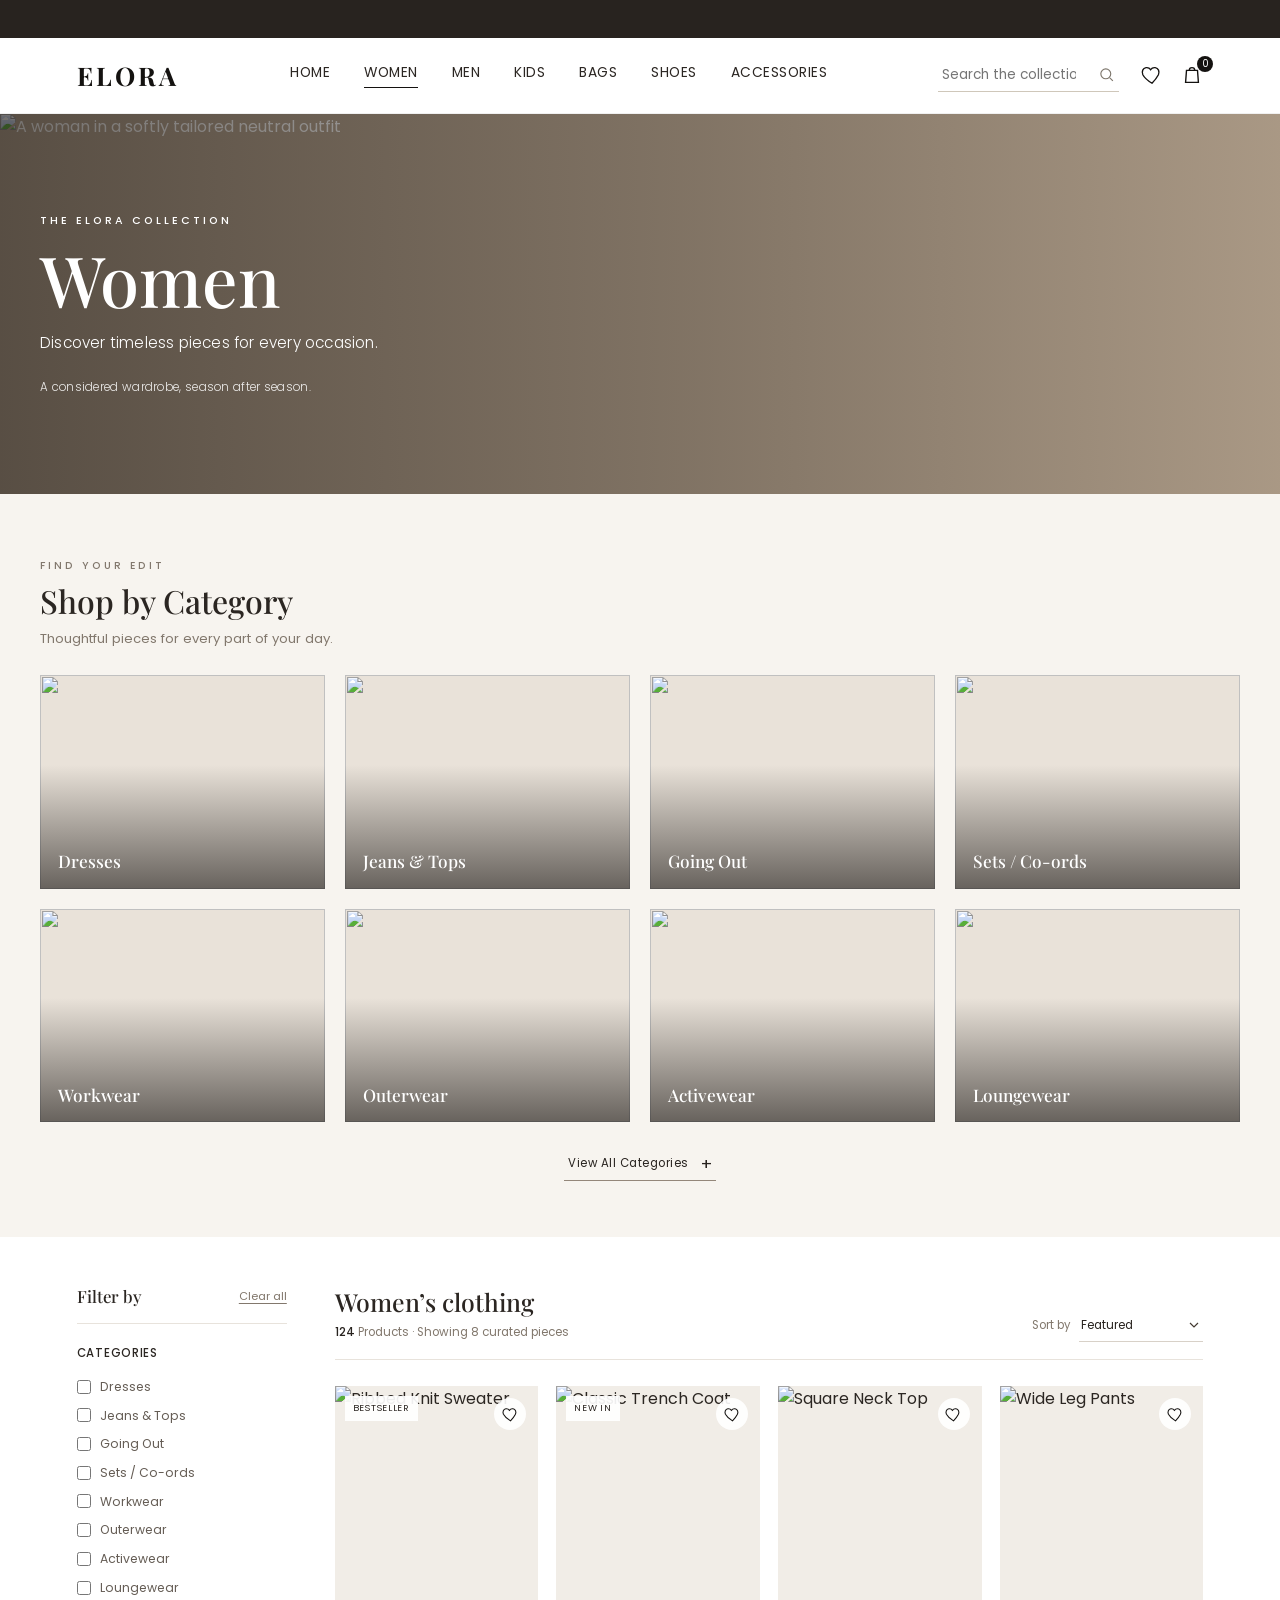
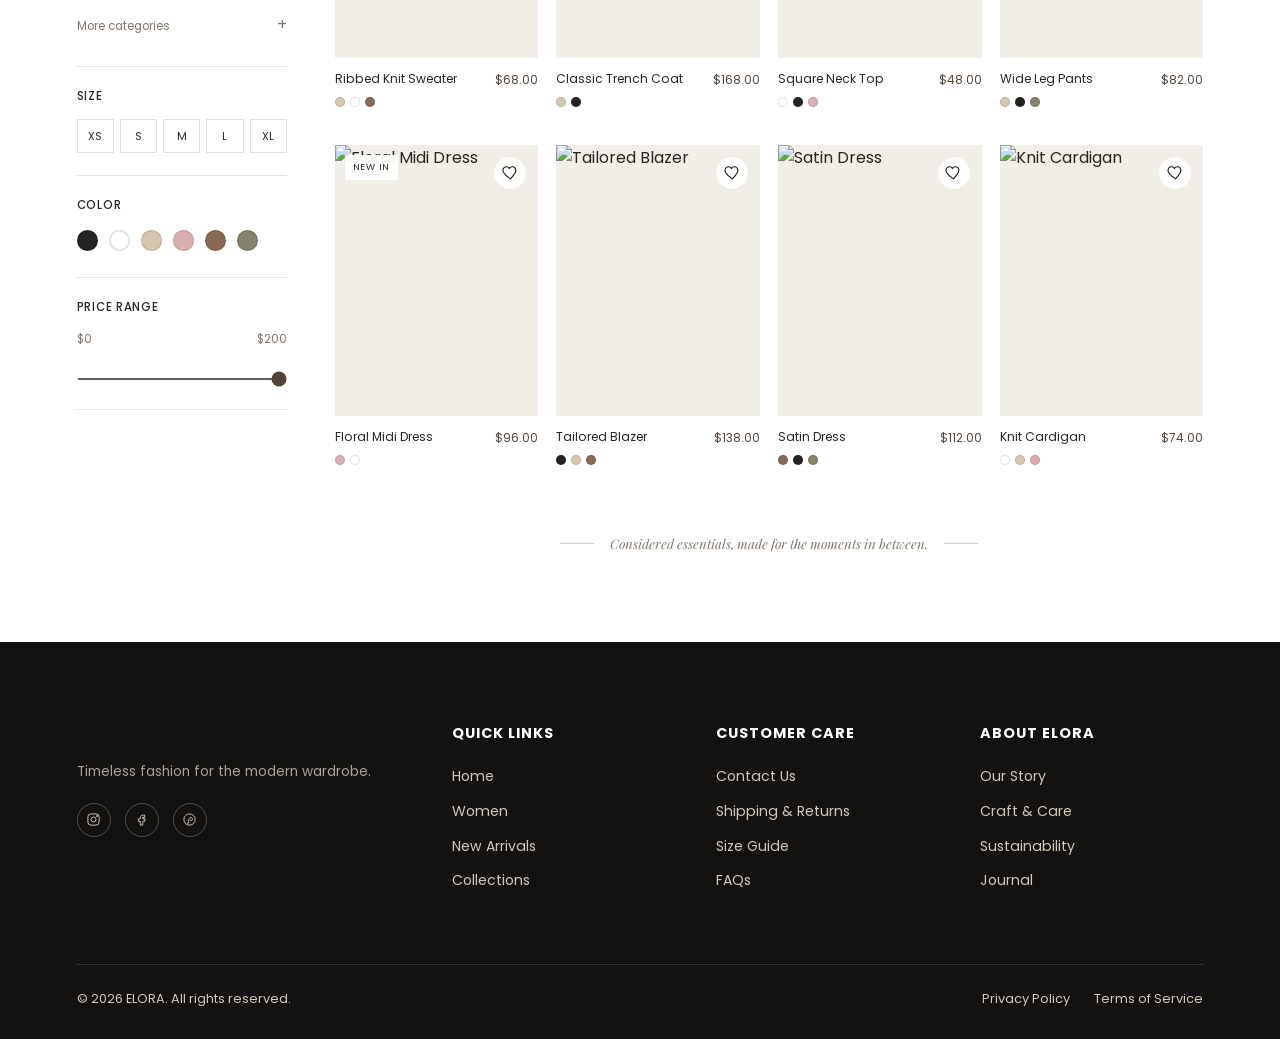
==== women.html @ 0bf624c8 "Prepare ELORA site for GitHub Pages" ====
<!DOCTYPE html>
<html lang="en">
<head>
  <meta charset="UTF-8">
  <meta name="viewport" content="width=device-width, initial-scale=1.0">
  <meta name="description" content="Explore the ELORA women’s collection: considered essentials, soft tailoring, and timeless pieces for every occasion.">
  <title>Women | ELORA</title>
  <link rel="preconnect" href="https://fonts.googleapis.com">
  <link rel="preconnect" href="https://fonts.gstatic.com" crossorigin>
  <link href="https://fonts.googleapis.com/css2?family=Playfair+Display:wght@400;500;600;700&family=Poppins:wght@300;400;500;600&display=swap" rel="stylesheet">
  <link rel="stylesheet" href="style.css">
</head>
<body class="women-page">
  <div class="topbar women-topbar">
    <div class="topbar-track">
      <span>Complimentary shipping on orders over $100</span>
      <span>Thoughtfully made. Made to last.</span>
      <span>Complimentary shipping on orders over $100</span>
      <span>Thoughtfully made. Made to last.</span>
    </div>
  </div>

  <header class="navbar" id="navbar">
    <div class="nav-container">
      <button class="menu-toggle" id="menuToggle" aria-label="Open menu" aria-expanded="false">
        <span></span><span></span><span></span>
      </button>
      <a class="logo" href="index.html" aria-label="ELORA home">ELORA</a>
      <nav class="nav-links" id="navLinks" aria-label="Main navigation">
        <a href="index.html">Home</a>
        <a href="women.html" class="active" aria-current="page">Women</a>
        <a href="men.html" aria-label="Men collection">Men</a>
        <a href="kids.html" aria-label="Kids collection">Kids</a>
        <a href="bags.html" aria-label="Bags collection">Bags</a>
        <a href="shoes.html" aria-label="Shoes collection">Shoes</a>
        <a href="accessories.html" aria-label="Accessories collection">Accessories</a>
      </nav>
      <div class="nav-actions">
        <label class="search-box women-search-box">
          <input id="womenSearch" type="search" placeholder="Search the collection" aria-label="Search the women’s collection">
          <svg viewBox="0 0 24 24" fill="none" stroke="currentColor" stroke-width="1.6" aria-hidden="true"><circle cx="11" cy="11" r="7"/><line x1="21" y1="21" x2="16.65" y2="16.65"/></svg>
        </label>
        <button class="icon-btn" aria-label="Wishlist">
          <svg viewBox="0 0 24 24" fill="none" stroke="currentColor" stroke-width="1.5" aria-hidden="true"><path d="M12 21s-7.5-4.6-10-9.3C.5 8 2 4.5 5.5 4c2-.3 3.9.6 5 2.2C11.6 4.6 13.5 3.7 15.5 4 19 4.5 20.5 8 19 11.7 16.5 16.4 12 21 12 21z"/></svg>
        </button>
        <button class="icon-btn bag-btn" aria-label="Shopping bag, 0 items">
          <svg viewBox="0 0 24 24" fill="none" stroke="currentColor" stroke-width="1.5" aria-hidden="true"><path d="M6 7h12l1 13H5L6 7z"/><path d="M9 7a3 3 0 0 1 6 0"/></svg>
          <span class="bag-count">0</span>
        </button>
      </div>
    </div>
  </header>

  <main>
    <section class="collection-hero" aria-labelledby="collectionTitle">
      <img src="https://images.unsplash.com/photo-1483985988355-763728e1935b?q=85&w=2200&auto=format&fit=crop" alt="A woman in a softly tailored neutral outfit" fetchpriority="high">
      <div class="collection-hero-shade"></div>
      <div class="collection-hero-copy">
        <p class="eyebrow">THE ELORA COLLECTION</p>
        <h1 id="collectionTitle">Women</h1>
        <p class="collection-hero-description">Discover timeless pieces for every occasion.</p>
        <p class="collection-hero-note">A considered wardrobe, season after season.</p>
      </div>
    </section>

    <section class="women-category-browser" aria-labelledby="categoryHeading">
      <div class="category-browser-inner">
        <div class="category-browser-heading">
          <p class="eyebrow">FIND YOUR EDIT</p>
          <h2 id="categoryHeading">Shop by Category</h2>
          <p>Thoughtful pieces for every part of your day.</p>
        </div>
        <div class="women-category-grid">
          <a class="women-category-card" href="#womenProductGrid" data-category="dresses"><img src="https://images.unsplash.com/photo-1495385794356-15371f348c31?q=85&w=800&auto=format&fit=crop" alt="" loading="lazy"><span>Dresses</span></a>
          <a class="women-category-card" href="#womenProductGrid" data-category="jeans-tops"><img src="https://images.unsplash.com/photo-1529139574466-a303027c1d8b?q=85&w=800&auto=format&fit=crop" alt="" loading="lazy"><span>Jeans &amp; Tops</span></a>
          <a class="women-category-card" href="#womenProductGrid" data-category="going-out"><img src="https://images.unsplash.com/photo-1483985988355-763728e1935b?q=85&w=800&auto=format&fit=crop" alt="" loading="lazy"><span>Going Out</span></a>
          <a class="women-category-card" href="#womenProductGrid" data-category="sets-co-ords"><img src="https://images.unsplash.com/photo-1509631179647-0177331693ae?q=85&w=800&auto=format&fit=crop" alt="" loading="lazy"><span>Sets / Co-ords</span></a>
          <a class="women-category-card" href="#womenProductGrid" data-category="workwear"><img src="https://images.unsplash.com/photo-1591047139829-d91aecb6caea?q=85&w=800&auto=format&fit=crop" alt="" loading="lazy"><span>Workwear</span></a>
          <a class="women-category-card" href="#womenProductGrid" data-category="outerwear"><img src="https://images.unsplash.com/photo-1539533018447-63fcce2678e3?q=85&w=800&auto=format&fit=crop" alt="" loading="lazy"><span>Outerwear</span></a>
          <a class="women-category-card" href="#womenProductGrid" data-category="activewear"><img src="https://images.unsplash.com/photo-1518611012118-696072aa579a?q=85&w=800&auto=format&fit=crop" alt="" loading="lazy"><span>Activewear</span></a>
          <a class="women-category-card" href="#womenProductGrid" data-category="loungewear"><img src="https://images.unsplash.com/photo-1552902019-ebcd97aa9aa0?q=85&w=800&auto=format&fit=crop" alt="" loading="lazy"><span>Loungewear</span></a>
        </div>
        <div class="additional-categories" id="additionalCategories" hidden>
          <a class="women-category-card" href="#womenProductGrid" data-category="accessories"><img src="https://images.unsplash.com/photo-1584917865442-de89df76afd3?q=85&w=800&auto=format&fit=crop" alt="" loading="lazy"><span>Accessories</span></a>
          <a class="women-category-card" href="#womenProductGrid" data-category="sleepwear"><img src="https://images.unsplash.com/photo-1618244972963-dbee1a7edc95?q=85&w=800&auto=format&fit=crop" alt="" loading="lazy"><span>Sleepwear</span></a>
          <a class="women-category-card" href="#womenProductGrid" data-category="skirts-shorts"><img src="https://images.unsplash.com/photo-1485968579580-b6d095142e6e?q=85&w=800&auto=format&fit=crop" alt="" loading="lazy"><span>Skirts &amp; Shorts</span></a>
          <a class="women-category-card" href="#womenProductGrid" data-category="swimwear"><img src="https://images.unsplash.com/photo-1570976447640-ac859083963f?q=85&w=800&auto=format&fit=crop" alt="" loading="lazy"><span>Swimwear</span></a>
          <a class="women-category-card" href="#womenProductGrid" data-category="basics"><img src="https://images.unsplash.com/photo-1583744946564-b52ac1c389c8?q=85&w=800&auto=format&fit=crop" alt="" loading="lazy"><span>Basics</span></a>
          <a class="women-category-card" href="#womenProductGrid" data-category="maternity"><img src="https://images.unsplash.com/photo-1542038784456-1ea8e935640e?q=85&w=800&auto=format&fit=crop" alt="" loading="lazy"><span>Maternity</span></a>
          <a class="women-category-card" href="#womenProductGrid" data-category="lingerie"><img src="https://images.unsplash.com/photo-1566174053879-31528523f8ae?q=85&w=800&auto=format&fit=crop" alt="" loading="lazy"><span>Lingerie</span></a>
          <a class="women-category-card" href="#womenProductGrid" data-category="underwear"><img src="https://images.unsplash.com/photo-1583846783214-7229a91b20ed?q=85&w=800&auto=format&fit=crop" alt="" loading="lazy"><span>Underwear</span></a>
        </div>
        <button class="view-categories-button" id="viewCategories" type="button" aria-expanded="false" aria-controls="additionalCategories">View All Categories <span aria-hidden="true">+</span></button>
      </div>
    </section>

    <section class="collection-layout" aria-label="Women’s clothing">
      <aside class="collection-sidebar" id="collectionSidebar" aria-label="Product filters">
        <div class="sidebar-heading">
          <h2>Filter by</h2>
          <button type="button" id="clearFilters" class="text-button">Clear all</button>
        </div>

        <fieldset class="filter-group">
          <legend>Categories</legend>
          <label><input type="checkbox" name="category" value="dresses"><span>Dresses</span></label>
          <label><input type="checkbox" name="category" value="jeans-tops"><span>Jeans &amp; Tops</span></label>
          <label><input type="checkbox" name="category" value="going-out"><span>Going Out</span></label>
          <label><input type="checkbox" name="category" value="sets-co-ords"><span>Sets / Co-ords</span></label>
          <label><input type="checkbox" name="category" value="workwear"><span>Workwear</span></label>
          <label><input type="checkbox" name="category" value="outerwear"><span>Outerwear</span></label>
          <label><input type="checkbox" name="category" value="activewear"><span>Activewear</span></label>
          <label><input type="checkbox" name="category" value="loungewear"><span>Loungewear</span></label>
          <details class="extra-filter-categories">
            <summary>More categories</summary>
            <label><input type="checkbox" name="category" value="accessories"><span>Accessories</span></label>
            <label><input type="checkbox" name="category" value="sleepwear"><span>Sleepwear</span></label>
            <label><input type="checkbox" name="category" value="skirts-shorts"><span>Skirts &amp; Shorts</span></label>
            <label><input type="checkbox" name="category" value="swimwear"><span>Swimwear</span></label>
            <label><input type="checkbox" name="category" value="basics"><span>Basics</span></label>
            <label><input type="checkbox" name="category" value="maternity"><span>Maternity</span></label>
            <label><input type="checkbox" name="category" value="lingerie"><span>Lingerie</span></label>
            <label><input type="checkbox" name="category" value="underwear"><span>Underwear</span></label>
          </details>
        </fieldset>

        <fieldset class="filter-group size-filter">
          <legend>Size</legend>
          <div class="size-options">
            <label><input type="checkbox" name="size" value="XS"><span>XS</span></label>
            <label><input type="checkbox" name="size" value="S"><span>S</span></label>
            <label><input type="checkbox" name="size" value="M"><span>M</span></label>
            <label><input type="checkbox" name="size" value="L"><span>L</span></label>
            <label><input type="checkbox" name="size" value="XL"><span>XL</span></label>
          </div>
        </fieldset>

        <fieldset class="filter-group">
          <legend>Color</legend>
          <div class="swatch-options">
            <button type="button" class="filter-swatch" data-color="black" aria-label="Black" aria-pressed="false" style="--swatch:#252321"></button>
            <button type="button" class="filter-swatch" data-color="white" aria-label="White" aria-pressed="false" style="--swatch:#fff"></button>
            <button type="button" class="filter-swatch" data-color="beige" aria-label="Beige" aria-pressed="false" style="--swatch:#d7c7ae"></button>
            <button type="button" class="filter-swatch" data-color="pink" aria-label="Pink" aria-pressed="false" style="--swatch:#d9aeb0"></button>
            <button type="button" class="filter-swatch" data-color="brown" aria-label="Brown" aria-pressed="false" style="--swatch:#8a6955"></button>
            <button type="button" class="filter-swatch" data-color="olive" aria-label="Olive" aria-pressed="false" style="--swatch:#85836a"></button>
          </div>
        </fieldset>

        <fieldset class="filter-group price-filter">
          <legend>Price range</legend>
          <div class="price-values"><span>$0</span><output id="priceOutput" for="priceRange">$200</output></div>
          <input id="priceRange" type="range" min="0" max="200" value="200" aria-label="Maximum price">
        </fieldset>
      </aside>

      <div class="collection-results">
        <div class="collection-toolbar">
          <div class="result-heading">
            <h2>Women’s clothing</h2>
            <p><strong id="productCount">124</strong> Products <span id="visibleCount">· Showing 8 curated pieces</span></p>
          </div>
          <div class="toolbar-controls">
            <button type="button" class="filter-toggle" id="filtersToggle" aria-expanded="false" aria-controls="collectionSidebar">
              <svg viewBox="0 0 24 24" fill="none" stroke="currentColor" stroke-width="1.6" aria-hidden="true"><path d="M4 7h16M7 12h10m-7 5h4"/><circle cx="8" cy="7" r="1.5" fill="currentColor"/><circle cx="15" cy="12" r="1.5" fill="currentColor"/></svg>
              Filters
            </button>
            <label class="sort-control"><span>Sort by</span>
              <select id="sortProducts" aria-label="Sort products">
                <option value="featured">Featured</option>
                <option value="newest">Newest</option>
                <option value="low-high">Price: Low to High</option>
                <option value="high-low">Price: High to Low</option>
              </select>
            </label>
          </div>
        </div>

        <div class="women-product-grid" id="womenProductGrid" aria-live="polite"></div>
        <p class="empty-state" id="emptyState" hidden>No pieces match those filters. Try adjusting your selection.</p>
        <div class="collection-endnote"><span></span><p>Considered essentials, made for the moments in between.</p><span></span></div>
      </div>
    </section>
  </main>

  <footer class="footer women-footer">
    <div class="footer-grid">
      <div class="footer-col footer-brand">
        <a class="logo" href="index.html">ELORA</a>
        <p>Timeless fashion for the modern wardrobe.</p>
        <div class="social-icons">
          <a href="#" aria-label="Instagram"><svg viewBox="0 0 24 24" fill="none" stroke="currentColor" stroke-width="1.5"><rect x="3" y="3" width="18" height="18" rx="5"/><circle cx="12" cy="12" r="4"/><circle cx="17.5" cy="6.5" r="1"/></svg></a>
          <a href="#" aria-label="Facebook"><svg viewBox="0 0 24 24" fill="none" stroke="currentColor" stroke-width="1.5"><path d="M14 9h3V5h-3c-2.2 0-4 1.8-4 4v2H7v4h3v6h4v-6h3l1-4h-4v-2c0-.6.4-1 1-1z"/></svg></a>
          <a href="#" aria-label="Pinterest"><svg viewBox="0 0 24 24" fill="none" stroke="currentColor" stroke-width="1.5"><circle cx="12" cy="12" r="9"/><path d="M9 20c1-3 1.5-6 2-9m1 0c.3-1.5 2-2.5 3.5-1.8 1.6.7 1.8 3-.2 4.3-1 .6-2.3.4-2.8-.5"/></svg></a>
        </div>
      </div>
      <div class="footer-col"><h4>Quick Links</h4><a href="index.html">Home</a><a href="women.html">Women</a><a href="#">New Arrivals</a><a href="#">Collections</a></div>
      <div class="footer-col"><h4>Customer Care</h4><a href="#">Contact Us</a><a href="#">Shipping &amp; Returns</a><a href="#">Size Guide</a><a href="#">FAQs</a></div>
      <div class="footer-col"><h4>About ELORA</h4><a href="#">Our Story</a><a href="#">Craft &amp; Care</a><a href="#">Sustainability</a><a href="#">Journal</a></div>
    </div>
    <div class="footer-bottom">
      <p>&copy; 2026 ELORA. All rights reserved.</p>
      <div class="footer-legal"><a href="#">Privacy Policy</a><a href="#">Terms of Service</a></div>
    </div>
  </footer>

  <div class="mobile-overlay" id="mobileOverlay"></div>
  <script src="script.js"></script>
</body>
</html>
---- style.css ----
/* ===================== Base ===================== */
:root{
  --black:#141210;
  --dark:#211d1a;
  --beige:#f3ede4;
  --beige-dark:#e6dccb;
  --brown:#7a5c45;
  --brown-dark:#4f3b2c;
  --white:#ffffff;
  --text:#2b2622;
  --muted:#7d766c;
  --serif:'Playfair Display', serif;
  --sans:'Poppins', sans-serif;
  --radius:2px;
  --transition: .35s cubic-bezier(.4,0,.2,1);
}

*{margin:0;padding:0;box-sizing:border-box;}

html{scroll-behavior:smooth;}

body{
  font-family:var(--sans);
  color:var(--text);
  background:var(--white);
  line-height:1.6;
  overflow-x:hidden;
}

a{text-decoration:none;color:inherit;}
ul{list-style:none;}
img{display:block;max-width:100%;}
button{font-family:inherit;cursor:pointer;border:none;background:none;}
input{font-family:inherit;}

.section{
  padding:90px 6%;
}

.section-title{
  font-family:var(--serif);
  font-size:2.1rem;
  font-weight:600;
  text-align:center;
  margin-bottom:50px;
  letter-spacing:.5px;
}

.btn{
  display:inline-block;
  padding:14px 36px;
  font-size:.82rem;
  letter-spacing:1.5px;
  text-transform:uppercase;
  border-radius:var(--radius);
  transition:var(--transition);
  border:1px solid transparent;
}

.btn-light{
  background:var(--white);
  color:var(--black);
}
.btn-light:hover{
  background:var(--black);
  color:var(--white);
}

.btn-dark{
  background:var(--black);
  color:var(--white);
}
.btn-dark:hover{
  background:var(--brown-dark);
}

/* ===================== Top Bar ===================== */
.topbar{
  background:var(--black);
  color:var(--white);
  overflow:hidden;
  white-space:nowrap;
  font-size:.78rem;
  letter-spacing:.5px;
  padding:9px 0;
}
.topbar-track{
  display:inline-flex;
  gap:60px;
  animation: scrollTop 18s linear infinite;
  padding-left:100%;
}
@keyframes scrollTop{
  0%{transform:translateX(0);}
  100%{transform:translateX(-100%);}
}

/* ===================== Navbar ===================== */
.navbar{
  position:sticky;
  top:0;
  z-index:1000;
  background:rgba(255,255,255,.97);
  backdrop-filter:blur(6px);
  border-bottom:1px solid rgba(0,0,0,.06);
  transition:box-shadow var(--transition);
}
.navbar.scrolled{
  box-shadow:0 6px 20px rgba(0,0,0,.06);
}

.nav-container{
  display:flex;
  align-items:center;
  justify-content:space-between;
  padding:18px 6%;
  gap:24px;
}

.logo{
  font-family:var(--serif);
  font-size:1.6rem;
  font-weight:700;
  letter-spacing:3px;
}

.nav-links{
  display:flex;
  gap:34px;
  font-size:.86rem;
  letter-spacing:.5px;
  text-transform:uppercase;
}
.nav-links a{
  position:relative;
  padding-bottom:4px;
}
.nav-links a::after{
  content:'';
  position:absolute;
  left:0;bottom:0;
  width:0;
  height:1px;
  background:var(--black);
  transition:width var(--transition);
}
.nav-links a:hover::after{width:100%;}
.nav-links a.active::after{width:100%;}
.nav-links a.sale{color:#a33b2e;}

.nav-actions{
  display:flex;
  align-items:center;
  gap:18px;
}

.search-box{
  display:flex;
  align-items:center;
  gap:8px;
  border-bottom:1px solid #cfc7ba;
  padding:6px 4px;
  transition:border-color var(--transition);
}
.search-box:focus-within{border-color:var(--black);}
.search-box input{
  border:none;
  outline:none;
  background:transparent;
  font-size:.85rem;
  width:150px;
}
.search-box svg{width:17px;height:17px;color:var(--muted);flex-shrink:0;}

.icon-btn{
  position:relative;
  width:22px;
  height:22px;
  color:var(--black);
  transition:transform var(--transition), color var(--transition);
}
.icon-btn svg{width:100%;height:100%;}
.icon-btn:hover{transform:translateY(-2px);color:var(--brown);}

.bag-count{
  position:absolute;
  top:-8px;
  right:-10px;
  background:var(--black);
  color:var(--white);
  font-size:.62rem;
  width:16px;
  height:16px;
  border-radius:50%;
  display:flex;
  align-items:center;
  justify-content:center;
}

.menu-toggle{
  display:none;
  flex-direction:column;
  gap:5px;
  width:26px;
}
.menu-toggle span{
  height:2px;
  width:100%;
  background:var(--black);
  transition:var(--transition);
}

/* ===================== Hero ===================== */
.hero{
  position:relative;
  height:92vh;
  min-height:560px;
  overflow:hidden;
  display:flex;
  align-items:center;
  justify-content:center;
  color:var(--white);
}

.hero-slides{
  position:absolute;
  inset:0;
}
.hero-slide{
  position:absolute;
  inset:0;
  background-size:cover;
  background-position:center;
  opacity:0;
  transition:opacity 1.2s ease;
}
.hero-slide.active{opacity:1;}

.hero-overlay{
  position:absolute;
  inset:0;
  background:linear-gradient(180deg, rgba(20,18,16,.45), rgba(20,18,16,.55));
}

.hero-content{
  position:relative;
  z-index:2;
  text-align:center;
  max-width:700px;
  padding:0 20px;
}
.hero-tag{
  display:inline-block;
  letter-spacing:4px;
  font-size:.8rem;
  margin-bottom:18px;
  color:var(--beige);
}
.hero-content h1{
  font-family:var(--serif);
  font-size:4rem;
  font-weight:600;
  line-height:1.15;
  margin-bottom:20px;
}
.hero-content p{
  font-size:1.05rem;
  font-weight:300;
  margin-bottom:36px;
  color:#f1ece3;
}

.hero-arrow{
  position:absolute;
  top:50%;
  transform:translateY(-50%);
  z-index:3;
  color:var(--white);
  font-size:1.1rem;
  width:46px;
  height:46px;
  border:1px solid rgba(255,255,255,.5);
  border-radius:50%;
  display:flex;
  align-items:center;
  justify-content:center;
  transition:var(--transition);
}
.hero-arrow:hover{background:rgba(255,255,255,.15);}
.hero-prev{left:30px;}
.hero-next{right:30px;}

.hero-dots{
  position:absolute;
  bottom:30px;
  left:50%;
  transform:translateX(-50%);
  z-index:3;
  display:flex;
  gap:10px;
}
.hero-dots span{
  width:9px;
  height:9px;
  border-radius:50%;
  background:rgba(255,255,255,.45);
  cursor:pointer;
  transition:var(--transition);
}
.hero-dots span.active{background:var(--white);width:24px;border-radius:5px;}

/* ===================== Features ===================== */
.features{
  display:grid;
  grid-template-columns:repeat(4,1fr);
  gap:20px;
  padding:55px 6%;
  background:var(--beige);
}
.feature{
  display:flex;
  align-items:center;
  gap:14px;
}
.feature svg{
  width:34px;
  height:34px;
  color:var(--brown-dark);
  flex-shrink:0;
}
.feature h4{
  font-size:.95rem;
  margin-bottom:2px;
}
.feature p{
  font-size:.8rem;
  color:var(--muted);
}

/* ===================== Categories Grid ===================== */
.category-grid{
  display:grid;
  grid-template-columns:repeat(3,1fr);
  grid-auto-rows:280px;
  gap:14px;
}
.category-card{
  position:relative;
  overflow:hidden;
  border-radius:var(--radius);
}
.category-card img{
  width:100%;
  height:100%;
  object-fit:cover;
  transition:transform .6s ease;
}
.category-card:first-child img{
  object-fit:cover;
  object-position:center 40%;
}
.category-card:hover img{transform:scale(1.07);}
.category-card::before{
  content:'';
  position:absolute;
  inset:0;
  background:linear-gradient(180deg, rgba(0,0,0,0) 40%, rgba(0,0,0,.45));
}
.category-name{
  position:absolute;
  bottom:22px;
  left:24px;
  z-index:2;
  color:var(--white);
  font-family:var(--serif);
  font-size:1.4rem;
  letter-spacing:1px;
}

/* ===================== Banner ===================== */
.banner{
  position:relative;
  height:60vh;
  min-height:380px;
  overflow:hidden;
}
.banner img{
  width:100%;
  height:100%;
  object-fit:cover;
}
.banner-text{
  position:absolute;
  inset:0;
  background:rgba(20,18,16,.35);
  display:flex;
  flex-direction:column;
  align-items:center;
  justify-content:center;
  text-align:center;
  color:var(--white);
  padding:20px;
}
.banner-text h2{
  font-family:var(--serif);
  font-size:2.6rem;
  margin-bottom:14px;
}
.banner-text p{
  margin-bottom:26px;
  font-weight:300;
}

/* ===================== Product Row / Cards ===================== */
.product-row{
  display:grid;
  grid-template-columns:repeat(5,1fr);
  gap:24px;
}
.product-card{
  display:flex;
  flex-direction:column;
}
.product-image{
  position:relative;
  overflow:hidden;
  border-radius:var(--radius);
  aspect-ratio:3/4;
  background:var(--beige);
}
.product-image img{
  width:100%;
  height:100%;
  object-fit:cover;
  transition:transform .6s ease;
}
.product-card:hover .product-image img{transform:scale(1.06);}

.wishlist-heart{
  position:absolute;
  top:14px;
  right:14px;
  width:34px;
  height:34px;
  border-radius:50%;
  background:rgba(255,255,255,.9);
  display:flex;
  align-items:center;
  justify-content:center;
  transition:var(--transition);
  z-index:2;
}
.wishlist-heart svg{
  width:17px;
  height:17px;
  stroke:var(--black);
  fill:none;
  transition:var(--transition);
}
.wishlist-heart:hover{transform:scale(1.1);}
.wishlist-heart.active svg{fill:#a33b2e;stroke:#a33b2e;}

.product-info{
  padding-top:14px;
}
.product-name{
  font-size:.92rem;
  margin-bottom:4px;
}
.product-price{
  font-size:.9rem;
  color:var(--brown-dark);
  font-weight:500;
  margin-bottom:10px;
}
.color-options{
  display:flex;
  gap:7px;
}
.color-dot{
  width:16px;
  height:16px;
  border-radius:50%;
  border:1px solid rgba(0,0,0,.15);
  cursor:pointer;
  transition:var(--transition);
}
.color-dot.selected{
  outline:2px solid var(--black);
  outline-offset:2px;
}

/* ===================== Split Banners ===================== */
.split-banners{
  display:grid;
  grid-template-columns:1fr 1fr;
  gap:18px;
  padding:0 6% 90px;
}
.split-banner{
  position:relative;
  height:340px;
  background-size:cover;
  background-position:center;
  border-radius:var(--radius);
  overflow:hidden;
  display:flex;
  align-items:flex-end;
}
.split-banner::before{
  content:'';
  position:absolute;
  inset:0;
  background:linear-gradient(180deg, rgba(0,0,0,0) 30%, rgba(0,0,0,.55));
}
.split-banner-text{
  position:relative;
  z-index:2;
  padding:30px;
  color:var(--white);
}
.split-banner-text h3{
  font-family:var(--serif);
  font-size:1.8rem;
  margin-bottom:16px;
}

/* ===================== Trending ===================== */
.trending-grid{
  display:grid;
  grid-template-columns:repeat(4,1fr);
  gap:18px;
}
.trend-card{
  position:relative;
  overflow:hidden;
  border-radius:var(--radius);
  aspect-ratio:3/4;
}
.trend-card img{
  width:100%;
  height:100%;
  object-fit:cover;
  transition:transform .6s ease;
}
.trend-card:hover img{transform:scale(1.08);}
.trend-card::before{
  content:'';
  position:absolute;
  inset:0;
  background:linear-gradient(180deg, rgba(0,0,0,0) 45%, rgba(0,0,0,.5));
}
.trend-card span{
  position:absolute;
  bottom:20px;
  left:20px;
  z-index:2;
  color:var(--white);
  font-family:var(--serif);
  font-size:1.2rem;
}

/* ===================== Newsletter ===================== */
.newsletter{
  background:var(--dark);
  color:var(--white);
  text-align:center;
  padding:90px 6%;
}
.newsletter h2{
  font-family:var(--serif);
  font-size:2.2rem;
  margin-bottom:14px;
}
.newsletter p{
  color:#c9c2b6;
  margin-bottom:34px;
  font-weight:300;
}
.newsletter-form{
  display:flex;
  justify-content:center;
  max-width:460px;
  margin:0 auto;
  border-bottom:1px solid rgba(255,255,255,.35);
}
.newsletter-form input{
  flex:1;
  background:transparent;
  border:none;
  outline:none;
  color:var(--white);
  padding:12px 6px;
  font-size:.9rem;
}
.newsletter-form input::placeholder{color:#a9a196;}
.newsletter-form button{
  color:var(--white);
  text-transform:uppercase;
  font-size:.8rem;
  letter-spacing:1.5px;
  padding:12px 6px;
  transition:var(--transition);
}
.newsletter-form button:hover{color:var(--beige-dark);}
.newsletter-msg{
  margin-top:16px;
  font-size:.85rem;
  min-height:20px;
  color:var(--beige-dark);
}

/* ===================== Footer ===================== */
.footer{
  background:var(--black);
  color:#cfc7ba;
  padding:80px 6% 30px;
}
.footer-grid{
  display:grid;
  grid-template-columns:1.6fr 1fr 1fr 1fr 1.2fr;
  gap:40px;
  margin-bottom:60px;
}
.footer-col h4{
  color:var(--white);
  font-size:.9rem;
  text-transform:uppercase;
  letter-spacing:1px;
  margin-bottom:20px;
}
.footer-col a{
  display:block;
  margin-bottom:12px;
  font-size:.88rem;
  transition:var(--transition);
}
.footer-col a:hover{color:var(--white);}
.footer-brand .logo{color:var(--white);margin-bottom:16px;}
.footer-brand p{font-size:.85rem;margin-bottom:20px;color:#a9a196;}

.social-icons{
  display:flex;
  gap:14px;
}
.social-icons a{
  width:34px;
  height:34px;
  border:1px solid rgba(255,255,255,.25);
  border-radius:50%;
  display:flex;
  align-items:center;
  justify-content:center;
  transition:var(--transition);
}
.social-icons svg{width:15px;height:15px;}
.social-icons a:hover{background:var(--white);color:var(--black);border-color:var(--white);}

.app-badges{
  display:flex;
  flex-direction:column;
  gap:10px;
  margin-top:16px;
}
.app-badge{
  border:1px solid rgba(255,255,255,.25);
  text-align:center;
  padding:9px;
  border-radius:var(--radius);
  font-size:.8rem;
  transition:var(--transition);
}
.app-badge:hover{background:var(--white);color:var(--black);}

.footer-bottom{
  border-top:1px solid rgba(255,255,255,.12);
  padding-top:24px;
  display:flex;
  justify-content:space-between;
  flex-wrap:wrap;
  gap:12px;
  font-size:.8rem;
}
.footer-legal{
  display:flex;
  gap:24px;
}
.footer-legal a:hover{color:var(--white);}

/* ===================== Women Collection ===================== */
.women-page{--women-ink:#28231f;--women-muted:#82786d;}
.women-topbar{background:#28231f;}
.women-page .nav-container{padding-top:17px;padding-bottom:17px;}
.women-page .logo{color:var(--black);}
.women-search-box{margin-right:4px;}
.women-search-box input{width:148px;}
.women-category-browser{background:#f7f4ef;}
.category-browser-inner{max-width:1400px;margin:0 auto;padding:64px 40px 56px;}
.category-browser-heading{display:flex;flex-direction:column;align-items:flex-start;margin-bottom:26px;}
.category-browser-heading .eyebrow{margin-bottom:7px;color:var(--women-muted);font-size:.65rem;}
.category-browser-heading h2{font:500 2rem/1.2 var(--serif);margin-bottom:8px;}
.category-browser-heading>p{font-size:.82rem;color:var(--women-muted);}
.women-category-grid,.additional-categories{display:grid;grid-template-columns:repeat(4,minmax(0,1fr));gap:20px;}
.additional-categories[hidden]{display:none;}
.women-category-card{position:relative;display:block;overflow:hidden;aspect-ratio:4/3;background:#e9e2d9;color:#fff;}
.women-category-card::after{content:"";position:absolute;inset:42% 0 0;background:linear-gradient(transparent,rgba(24,20,17,.62));}
.women-category-card img{width:100%;height:100%;object-fit:cover;transition:transform .65s cubic-bezier(.2,.7,.2,1);}
.women-category-card:hover img{transform:scale(1.055);}
.women-category-card span{position:absolute;z-index:1;left:18px;right:14px;bottom:16px;font:500 1.08rem/1.3 var(--serif);}
.additional-categories{margin-top:14px;animation:productReveal .3s ease both;}
.view-categories-button{display:flex;align-items:center;gap:12px;margin:25px auto 0;padding:8px 4px;border-bottom:1px solid #94877a;font-size:.72rem;letter-spacing:.5px;color:var(--women-ink);}
.view-categories-button span{font-size:1.05rem;line-height:1;transition:transform .25s ease;}
.view-categories-button[aria-expanded="true"] span{transform:rotate(45deg);}
.extra-filter-categories{clear:both;padding-top:3px;}
.extra-filter-categories summary{font-size:.73rem;color:var(--women-muted);cursor:pointer;list-style:none;padding:8px 0;}
.extra-filter-categories summary::after{content:"+";float:right;font-size:1rem;line-height:1;}
.extra-filter-categories[open] summary::after{content:"−";}
.extra-filter-categories>label{display:flex;align-items:center;gap:9px;margin:9px 0;font-size:.77rem;color:#655d55;cursor:pointer;}
.extra-filter-categories input{width:14px;height:14px;accent-color:#40362d;cursor:pointer;}
.collection-hero{width:100%;height:380px;position:relative;overflow:hidden;background:#b5a38e;color:#fff;}
.collection-hero>img{position:absolute;inset:0;display:block;width:100%;height:100%;object-fit:cover;object-position:center 43%;}
.collection-hero-shade{position:absolute;inset:0;background:linear-gradient(90deg,rgba(31,26,22,.62),rgba(31,26,22,.34) 55%,rgba(31,26,22,.08));}
.collection-hero-copy{position:absolute;left:max(40px,calc((100% - 1320px)/2));right:40px;top:50%;max-width:620px;transform:translateY(-50%);z-index:1;}
.eyebrow{font-size:.68rem;letter-spacing:3px;font-weight:500;margin-bottom:14px;}
.collection-hero h1{font:500 4.4rem/1.05 var(--serif);margin-bottom:14px;}
.collection-hero-description{font-size:.95rem;font-weight:300;letter-spacing:.2px;}
.collection-hero-note{margin-top:22px;font-size:.73rem;font-weight:300;letter-spacing:.3px;color:rgba(255,255,255,.9);}
.collection-layout{display:grid;grid-template-columns:210px minmax(0,1fr);gap:48px;max-width:1600px;margin:0 auto;padding:48px 6% 90px;}
.collection-sidebar{min-width:0;}
.sidebar-heading{display:flex;align-items:center;justify-content:space-between;padding:0 0 16px;border-bottom:1px solid #e8e3dc;}
.sidebar-heading h2{font:500 1.05rem var(--serif);}
.text-button{font-size:.7rem;color:var(--women-muted);text-decoration:underline;text-underline-offset:3px;}
.filter-group{border:0;border-bottom:1px solid #e8e3dc;padding:20px 0 22px;min-width:0;}
.filter-group legend{float:left;width:100%;font-size:.72rem;font-weight:500;letter-spacing:.7px;text-transform:uppercase;margin-bottom:14px;}
.filter-group>label{clear:both;display:flex;align-items:center;gap:9px;margin:9px 0;font-size:.77rem;color:#655d55;cursor:pointer;}
.filter-group input[type="checkbox"]{width:14px;height:14px;accent-color:#40362d;cursor:pointer;}
.size-options{clear:both;display:grid;grid-template-columns:repeat(5,1fr);gap:6px;}
.kids-size-options{grid-template-columns:repeat(3,minmax(0,1fr));}
.size-options label{cursor:pointer;}
.size-options input{position:absolute;opacity:0;pointer-events:none;}
.size-options span{height:34px;display:grid;place-items:center;border:1px solid #e4dfd7;font-size:.68rem;transition:var(--transition);}
.size-options input:checked+span,.size-options input:focus-visible+span{border-color:#29231f;background:#29231f;color:#fff;}
.swatch-options{clear:both;display:flex;gap:11px;flex-wrap:wrap;padding:1px 0 4px;}
.filter-swatch{width:21px;height:21px;border-radius:50%;background:var(--swatch);border:1px solid rgba(35,30,26,.16);position:relative;}
.filter-swatch[aria-pressed="true"]::after{content:"";position:absolute;inset:-4px;border:1px solid #443a31;border-radius:50%;}
.filter-swatch[data-color="white"]{box-shadow:inset 0 0 0 1px #eee;}
.filter-swatch[data-kids-color="white"]{box-shadow:inset 0 0 0 1px #eee;}
.filter-swatch[data-bags-color="white"]{box-shadow:inset 0 0 0 1px #eee;}
.filter-swatch[data-shoes-color="white"]{box-shadow:inset 0 0 0 1px #eee;}
.filter-swatch[data-accessory-color="white"]{box-shadow:inset 0 0 0 1px #eee;}
.price-values{clear:both;display:flex;justify-content:space-between;color:var(--women-muted);font-size:.72rem;margin:4px 0 13px;}
.price-filter input[type="range"]{width:100%;height:2px;accent-color:#514438;cursor:pointer;}
.collection-toolbar{display:flex;justify-content:space-between;align-items:end;gap:20px;margin:0 0 26px;padding-bottom:17px;border-bottom:1px solid #e8e3dc;}
.result-heading h2{font:500 1.55rem var(--serif);margin-bottom:5px;}
.result-heading p{font-size:.73rem;color:var(--women-muted);}
.result-heading strong{font-weight:500;color:var(--women-ink);}
.toolbar-controls{display:flex;align-items:center;gap:22px;}
.sort-control{display:flex;align-items:center;gap:9px;font-size:.72rem;color:var(--women-muted);white-space:nowrap;}
.sort-control select{appearance:none;border:0;border-bottom:1px solid #d8d1c8;border-radius:0;background:transparent;padding:8px 22px 8px 2px;font:400 .74rem var(--sans);color:var(--women-ink);cursor:pointer;background-image:url("data:image/svg+xml,%3Csvg xmlns='http://www.w3.org/2000/svg' width='10' height='6' viewBox='0 0 10 6'%3E%3Cpath d='m1 1 4 4 4-4' fill='none' stroke='%23443a31' stroke-width='1.2'/%3E%3C/svg%3E");background-repeat:no-repeat;background-position:right 4px center;}
.filter-toggle{display:none;align-items:center;gap:7px;font-size:.74rem;color:var(--women-ink);}
.filter-toggle svg{width:18px;height:18px;}
.women-product-grid{display:grid;grid-template-columns:repeat(4,minmax(0,1fr));gap:38px 18px;}
.women-product-card{min-width:0;animation:productReveal .45s both;}
@keyframes productReveal{from{opacity:0;transform:translateY(9px)}to{opacity:1;transform:translateY(0)}}
.women-product-image{position:relative;aspect-ratio:3/4;overflow:hidden;background:#f1ede7;}
.women-product-image img{width:100%;height:100%;object-fit:cover;transition:transform .65s cubic-bezier(.2,.7,.2,1);}
.women-product-card:hover .women-product-image img{transform:scale(1.045);}
.women-product-card .wishlist-heart{top:12px;right:12px;width:32px;height:32px;}
.women-product-card .wishlist-heart svg{fill:none;stroke:var(--black);stroke-width:1.5;}
.women-product-card .wishlist-heart.active svg{fill:#8d5049;stroke:#8d5049;}
.product-label{position:absolute;left:10px;top:10px;background:rgba(255,255,255,.92);padding:5px 8px;font-size:.58rem;text-transform:uppercase;letter-spacing:.7px;}
.women-product-info{display:flex;justify-content:space-between;align-items:start;gap:8px;padding-top:12px;}
.women-product-info h3{font-size:.76rem;font-weight:400;line-height:1.5;}
.women-product-info p{font-size:.75rem;color:#54473d;white-space:nowrap;}
.product-colors{display:flex;gap:5px;margin-top:8px;}
.product-color-dot{width:10px;height:10px;border:1px solid rgba(0,0,0,.12);border-radius:50%;}
.men-products-section{background:#fff;}
.men-products-inner{max-width:1400px;margin:0 auto;padding:64px 40px 82px;}
.men-products-heading{display:flex;align-items:end;justify-content:space-between;gap:20px;margin-bottom:26px;}
.men-products-heading .eyebrow{margin-bottom:7px;color:var(--women-muted);font-size:.65rem;}
.men-products-heading h2{font:500 2rem/1.2 var(--serif);}
.men-view-all{display:flex;align-items:center;gap:10px;padding-bottom:7px;border-bottom:1px solid #94877a;font-size:.74rem;color:var(--women-ink);}
.men-view-all span{font-size:1rem;transition:transform .25s ease;}
.men-view-all:hover span{transform:translateX(3px);}
.empty-state{text-align:center;padding:80px 10px;color:var(--women-muted);font:1.1rem var(--serif);}
.collection-endnote{display:flex;align-items:center;gap:16px;justify-content:center;margin-top:70px;color:var(--women-muted);}
.collection-endnote span{width:34px;height:1px;background:#d9d1c6;}
.collection-endnote p{font:italic .83rem var(--serif);text-align:center;}
.women-footer .footer-grid{grid-template-columns:1.5fr 1fr 1fr 1fr;}

@media (max-width:1100px){
  .women-page .nav-links{gap:17px;font-size:.77rem;}
  .women-page .nav-actions{gap:13px;}
  .women-search-box input{width:112px;}
  .collection-layout{grid-template-columns:180px minmax(0,1fr);gap:30px;padding-left:4%;padding-right:4%;}
  .women-product-grid{grid-template-columns:repeat(3,minmax(0,1fr));}
}
@media (max-width:900px){
  .women-page .nav-links{gap:12px;font-size:.7rem;}
  .women-page .nav-container{gap:14px;padding-left:4%;padding-right:4%;}
  .women-page .nav-actions{gap:12px;}
  .women-search-box input{width:92px;font-size:.74rem;}
  .category-browser-inner{padding:56px 32px 48px;}
  .men-products-inner{padding:56px 32px 68px;}
  .women-category-grid,.additional-categories{grid-template-columns:repeat(2,minmax(0,1fr));gap:18px;}
  .collection-layout{grid-template-columns:165px minmax(0,1fr);gap:24px;}
  .women-product-grid{gap:30px 14px;}
}
@media (max-width:768px){
  .women-page .nav-container{padding:15px 5%;}
  .women-page .nav-links{left:-280px;gap:24px;font-size:.86rem;}
  .women-page .nav-links.open{left:0;}
  .women-page .menu-toggle{display:flex;}
  .women-page .women-search-box{display:flex;border:0;padding:4px;}
  .women-search-box input{width:0;padding:0;transition:width .25s ease;}
  .women-search-box:focus-within input{width:145px;padding:5px;}
  .collection-layout{display:block;padding:32px 5% 70px;}
  .collection-sidebar{display:none;margin-bottom:24px;padding:0 16px;border:1px solid #e8e3dc;}
  .collection-sidebar.is-open{display:block;}
  .sidebar-heading{padding-top:15px;}
  .filter-toggle{display:flex;}
  .collection-toolbar{align-items:center;}
  .toolbar-controls{gap:15px;}
  .sort-control>span{display:none;}
  .women-product-grid{grid-template-columns:repeat(2,minmax(0,1fr));gap:28px 12px;}
  .women-footer .footer-grid{grid-template-columns:repeat(2,1fr);}
}
@media (max-width:520px){
  .women-page .nav-container{gap:10px;}
  .women-page .logo{font-size:1.34rem;letter-spacing:2px;}
  .women-page .nav-actions{gap:11px;}
  .women-page .bag-count{right:-3px;}
  .women-page .women-search-box:focus-within input{width:92px;}
  .collection-hero{height:320px;}
  .category-browser-inner{padding:44px 20px 40px;}
  .men-products-inner{padding:44px 20px 56px;}
  .category-browser-heading{margin-bottom:20px;}
  .category-browser-heading h2{font-size:1.62rem;}
  .category-browser-heading>p{font-size:.75rem;}
  .men-products-heading h2{font-size:1.62rem;}
  .women-category-grid,.additional-categories{grid-template-columns:repeat(2,minmax(0,1fr));gap:12px;}
  .women-category-card span{left:12px;bottom:12px;font-size:.92rem;}
  .view-categories-button{margin-top:19px;}
  .collection-hero>img{object-position:58% center;}
  .collection-hero-shade{background:linear-gradient(90deg,rgba(31,26,22,.58),rgba(31,26,22,.2));}
  .collection-hero-copy{left:24px;right:24px;}
  .collection-hero h1{font-size:3.3rem;}
  .collection-hero-description{max-width:260px;font-size:.82rem;}
  .collection-hero-note{margin-top:18px;font-size:.62rem;}
  .collection-toolbar{align-items:flex-start;gap:10px;}
  .result-heading h2{font-size:1.27rem;}
  .result-heading p{font-size:.66rem;}
  #visibleCount{display:block;margin-top:2px;}
  .toolbar-controls{gap:10px;flex-direction:column-reverse;align-items:flex-end;}
  .sort-control select{font-size:.67rem;max-width:126px;}
  .filter-toggle{font-size:.69rem;}
  .women-product-info{display:block;}
  .women-product-info h3,.women-product-info p{font-size:.7rem;}
  .women-product-info p{margin-top:2px;}
  .women-product-card .wishlist-heart{width:29px;height:29px;top:8px;right:8px;}
  .collection-endnote{margin-top:50px;gap:9px;}
  .collection-endnote p{font-size:.75rem;}
  .women-footer .footer-grid{grid-template-columns:1fr 1fr;gap:25px 18px;}
  .women-footer .footer-brand{grid-column:1/-1;}
  .women-footer .footer-col h4{font-size:.75rem;}
  .women-footer .footer-col a{font-size:.78rem;}
}
@media (max-width:360px){
  .category-browser-inner{padding-left:16px;padding-right:16px;}
  .men-products-inner{padding-left:16px;padding-right:16px;}
  .women-category-grid,.additional-categories{grid-template-columns:1fr;}
}

/* ===================== Mobile Overlay ===================== */
.mobile-overlay{
  position:fixed;
  inset:0;
  background:rgba(0,0,0,.4);
  z-index:900;
  opacity:0;
  visibility:hidden;
  transition:var(--transition);
}
.mobile-overlay.active{opacity:1;visibility:visible;}

/* ===================== Responsive ===================== */
@media (max-width:1100px){
  .product-row{grid-template-columns:repeat(3,1fr);}
  .footer-grid{grid-template-columns:1fr 1fr 1fr;}
}

@media (min-width:901px){
  .category-grid{grid-template-columns:repeat(6,1fr);}
  .category-card:nth-child(1),
  .category-card:nth-child(2){grid-column:span 3;}
  .category-card:nth-child(3),
  .category-card:nth-child(4),
  .category-card:nth-child(5){grid-column:span 2;}
  .category-card:nth-child(6){display:none;}
}

@media (max-width:900px){
  .features{grid-template-columns:repeat(2,1fr);}
  .category-grid{grid-template-columns:repeat(2,1fr);grid-auto-rows:260px;}
  .trending-grid{grid-template-columns:repeat(2,1fr);}
  .split-banners{grid-template-columns:1fr;}
  .hero-content h1{font-size:2.8rem;}
}

@media (max-width:768px){
  .menu-toggle{display:flex;}
  .search-box{display:none;}

  .nav-links{
    position:fixed;
    top:0;
    left:-280px;
    width:260px;
    height:100vh;
    background:var(--white);
    flex-direction:column;
    align-items:flex-start;
    gap:26px;
    padding:100px 30px;
    z-index:950;
    transition:left var(--transition);
  }
  .nav-links.open{left:0;}

  .product-row{grid-template-columns:repeat(2,1fr);}
  .footer-grid{grid-template-columns:1fr 1fr;gap:30px;}
  .section{padding:60px 6%;}
}

@media (max-width:520px){
  .hero-content h1{font-size:2.1rem;}
  .hero-arrow{width:38px;height:38px;}
  .hero-prev{left:14px;}
  .hero-next{right:14px;}
  .product-row{grid-template-columns:repeat(2,1fr);gap:14px;}
  .category-grid{grid-auto-rows:220px;}
  .trending-grid{grid-template-columns:1fr;}
  .category-grid{grid-template-columns:1fr;}
  .footer-grid{grid-template-columns:1fr;}
  .footer-bottom{flex-direction:column;text-align:center;}
}
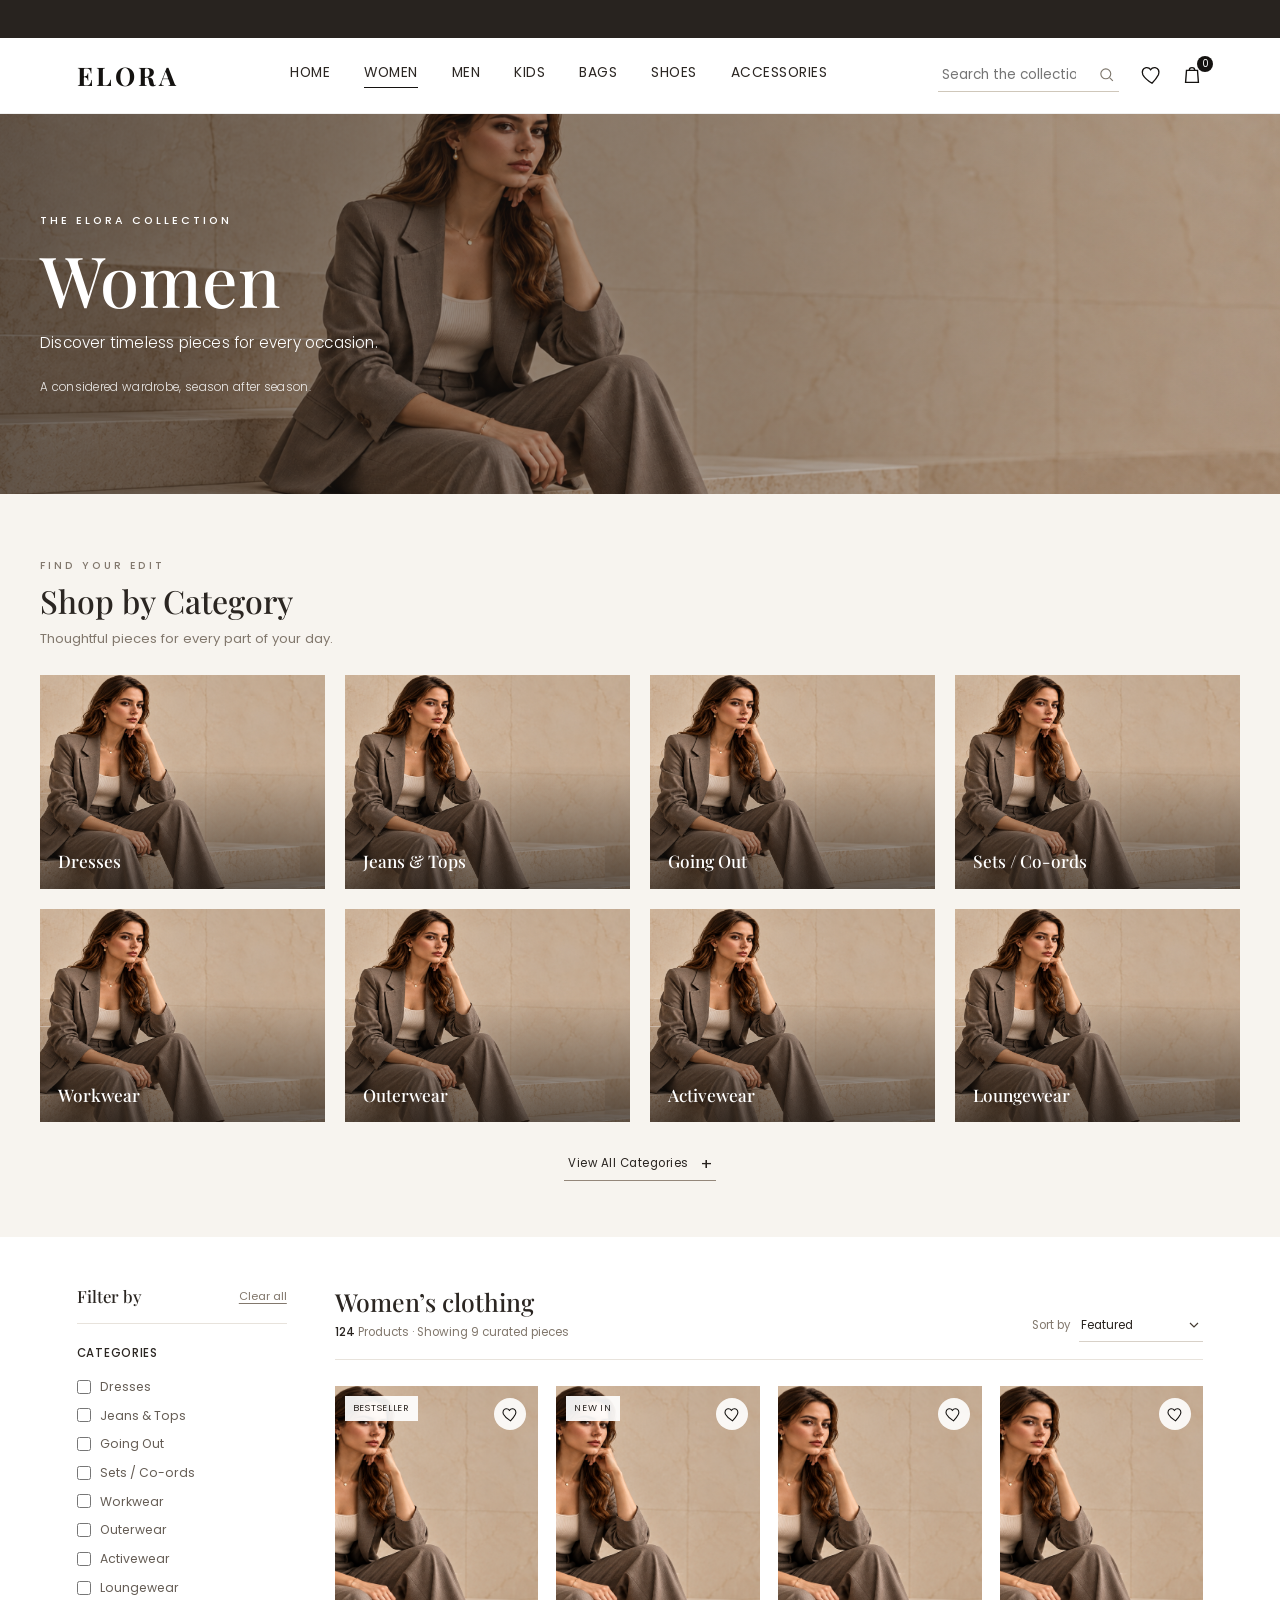
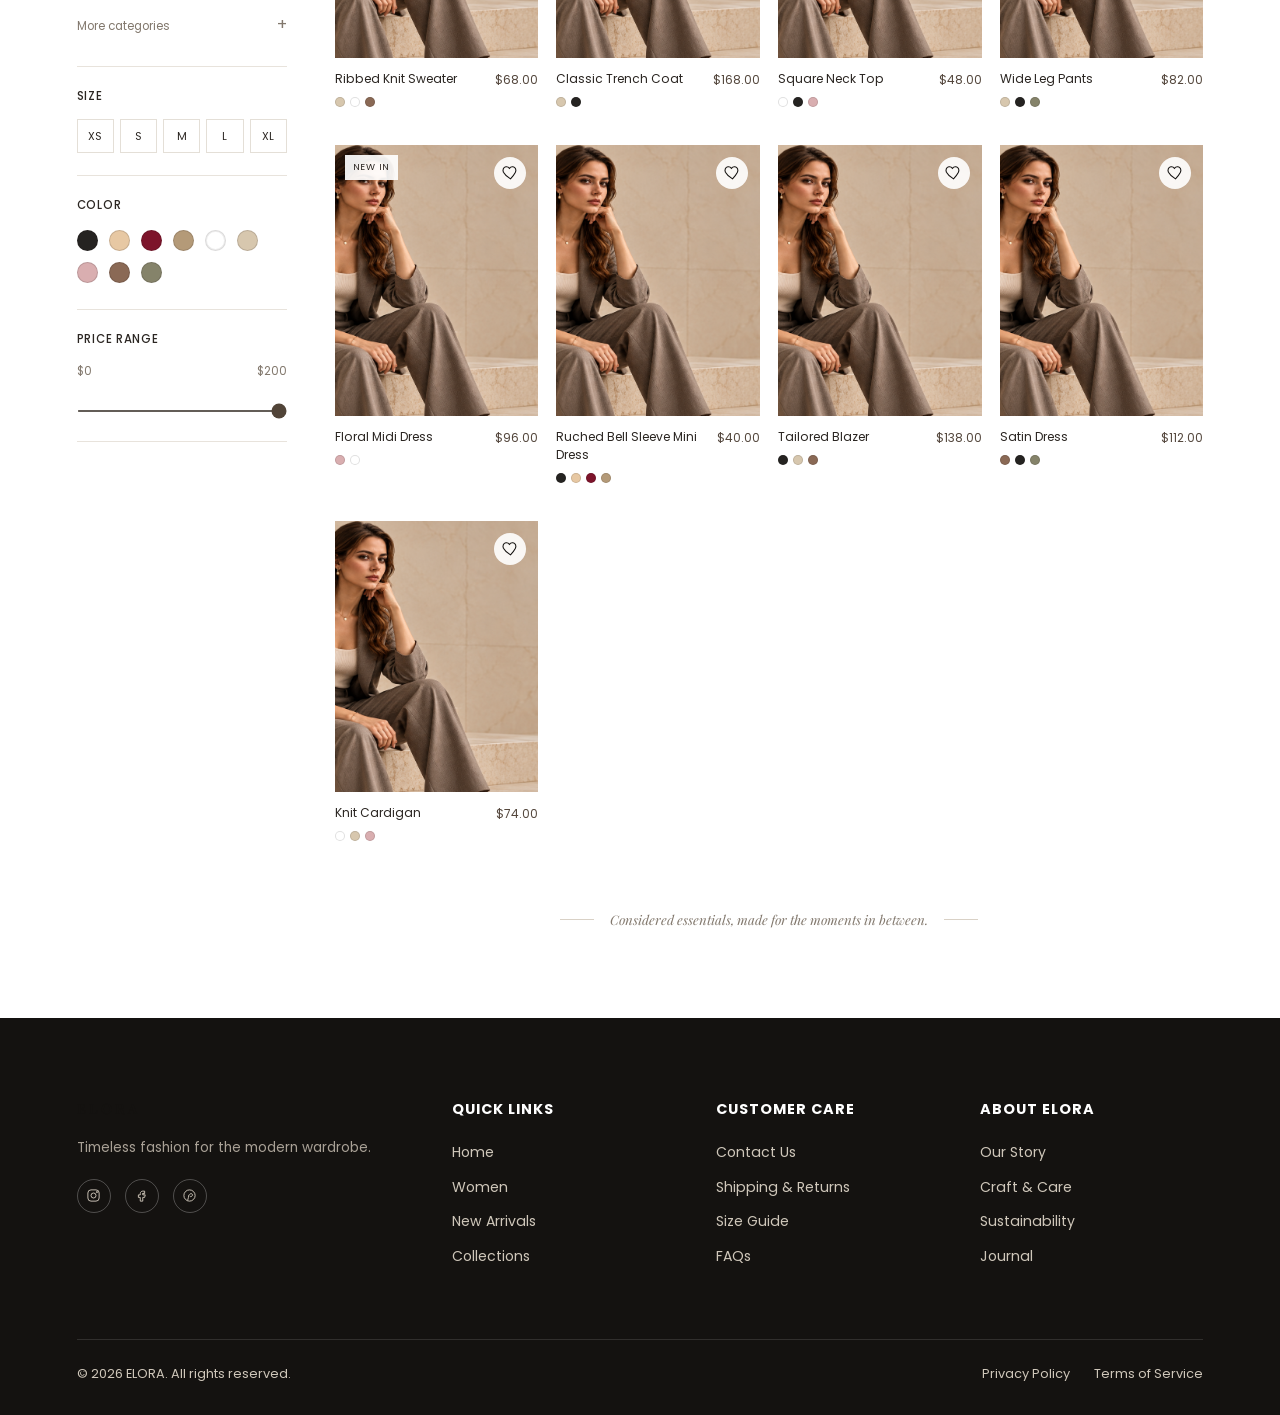
==== commit 4f8a4461: "Add dress variant product to women collection" ====
--- a/women.html
+++ b/women.html
@@ -139,6 +139,9 @@
           <legend>Color</legend>
           <div class="swatch-options">
             <button type="button" class="filter-swatch" data-color="black" aria-label="Black" aria-pressed="false" style="--swatch:#252321"></button>
+            <button type="button" class="filter-swatch" data-color="apricot" aria-label="Apricot" aria-pressed="false" style="--swatch:#e7c8a3"></button>
+            <button type="button" class="filter-swatch" data-color="burgundy" aria-label="Burgundy" aria-pressed="false" style="--swatch:#7d142b"></button>
+            <button type="button" class="filter-swatch" data-color="khaki" aria-label="Khaki" aria-pressed="false" style="--swatch:#b49a78"></button>
             <button type="button" class="filter-swatch" data-color="white" aria-label="White" aria-pressed="false" style="--swatch:#fff"></button>
             <button type="button" class="filter-swatch" data-color="beige" aria-label="Beige" aria-pressed="false" style="--swatch:#d7c7ae"></button>
             <button type="button" class="filter-swatch" data-color="pink" aria-label="Pink" aria-pressed="false" style="--swatch:#d9aeb0"></button>
@@ -176,6 +179,78 @@
           </div>
         </div>
 
+        <section class="dress-detail" id="dressProductDetail" aria-labelledby="dressDetailTitle" hidden>
+          <button class="detail-back-button" id="backToWomenProducts" type="button">
+            <span aria-hidden="true">&larr;</span> Back to Women’s clothing
+          </button>
+          <div class="dress-detail-layout">
+            <div class="dress-detail-gallery">
+              <div class="dress-detail-image-pair">
+                <figure>
+                  <img id="dressFrontImage" src="../dress/Ruched%20Black%20Bell-Sleeve%20Mini%20Dress.png" alt="Ruched Bell Sleeve Mini Dress in Black, front view">
+                  <figcaption>Front</figcaption>
+                </figure>
+                <figure>
+                  <img id="dressBackImage" src="../dress/Black%20Ruched%20Bell-Sleeve%20Dress%20Back.png" alt="Ruched Bell Sleeve Mini Dress in Black, back view">
+                  <figcaption>Back</figcaption>
+                </figure>
+              </div>
+            </div>
+            <div class="dress-detail-copy">
+              <p class="eyebrow">WOMEN / DRESSES / GOING OUT</p>
+              <h2 id="dressDetailTitle">Ruched Bell Sleeve Mini Dress</h2>
+              <p class="dress-detail-price">$40.00</p>
+              <p class="dress-detail-description">Elegant mini dress with a deep V-neck, ruched fitted waist, and dramatic bell sleeves. Perfect for dinners, parties, and evening looks.</p>
+
+              <div class="dress-color-picker">
+                <p>Color: <span id="selectedDressColor">Black</span></p>
+                <div class="dress-color-options" aria-label="Choose a color">
+                  <button class="dress-color-swatch" type="button" data-dress-color="black" aria-label="Black" title="Black" aria-pressed="true" style="--dress-swatch:#171615"></button>
+                  <button class="dress-color-swatch" type="button" data-dress-color="apricot" aria-label="Apricot" title="Apricot" aria-pressed="false" style="--dress-swatch:#e7c8a3"></button>
+                  <button class="dress-color-swatch" type="button" data-dress-color="burgundy" aria-label="Burgundy" title="Burgundy" aria-pressed="false" style="--dress-swatch:#7d142b"></button>
+                  <button class="dress-color-swatch" type="button" data-dress-color="khaki" aria-label="Khaki" title="Khaki" aria-pressed="false" style="--dress-swatch:#b49a78"></button>
+                </div>
+              </div>
+
+              <div class="dress-purchase-options">
+                <label for="dressSize">Size</label>
+                <select id="dressSize" required>
+                  <option value="">Select a size</option>
+                  <option value="XS">XS</option>
+                  <option value="S">S</option>
+                  <option value="M">M</option>
+                  <option value="L">L</option>
+                  <option value="XL">XL</option>
+                </select>
+                <label for="dressQuantity">Quantity</label>
+                <input id="dressQuantity" type="number" min="1" max="10" value="1" inputmode="numeric">
+              </div>
+
+              <button class="dress-detail-wishlist wishlist-heart" id="dressWishlist" type="button" aria-label="Add Ruched Bell Sleeve Mini Dress to wishlist" aria-pressed="false">
+                <svg viewBox="0 0 24 24" aria-hidden="true"><path d="M12 21s-7.5-4.6-10-9.3C.5 8 2 4.5 5.5 4c2-.3 3.9.6 5 2.2C11.6 4.6 13.5 3.7 15.5 4 19 4.5 20.5 8 19 11.7 16.5 16.4 12 21 12 21z"/></svg>
+                Add to wishlist
+              </button>
+              <div class="dress-detail-actions">
+                <button class="dress-add-button" id="addDressToBag" type="button">Add to Bag</button>
+                <button class="dress-buy-button" id="buyDressNow" type="button">Buy Now</button>
+              </div>
+              <p class="dress-action-message" id="dressActionMessage" role="status" aria-live="polite"></p>
+
+              <div class="dress-information">
+                <details open>
+                  <summary>Product details</summary>
+                  <p>Deep V-neck, fitted ruched waist, mini length, and dramatic bell sleeves.</p>
+                  <p>Available sizes: XS, S, M, L, XL.</p>
+                </details>
+                <details>
+                  <summary>Delivery &amp; returns</summary>
+                  <p>Complimentary shipping on orders over $100.</p>
+                  <p>For return eligibility and instructions, contact Customer Care.</p>
+                </details>
+              </div>
+            </div>
+          </div>
+        </section>
         <div class="women-product-grid" id="womenProductGrid" aria-live="polite"></div>
         <p class="empty-state" id="emptyState" hidden>No pieces match those filters. Try adjusting your selection.</p>
         <div class="collection-endnote"><span></span><p>Considered essentials, made for the moments in between.</p><span></span></div>
--- a/style.css
+++ b/style.css
@@ -751,6 +751,7 @@
 .price-values{clear:both;display:flex;justify-content:space-between;color:var(--women-muted);font-size:.72rem;margin:4px 0 13px;}
 .price-filter input[type="range"]{width:100%;height:2px;accent-color:#514438;cursor:pointer;}
 .collection-toolbar{display:flex;justify-content:space-between;align-items:end;gap:20px;margin:0 0 26px;padding-bottom:17px;border-bottom:1px solid #e8e3dc;}
+.collection-toolbar[hidden],.women-product-grid[hidden],.collection-endnote[hidden]{display:none;}
 .result-heading h2{font:500 1.55rem var(--serif);margin-bottom:5px;}
 .result-heading p{font-size:.73rem;color:var(--women-muted);}
 .result-heading strong{font-weight:500;color:var(--women-ink);}
@@ -768,12 +769,51 @@
 .women-product-card .wishlist-heart{top:12px;right:12px;width:32px;height:32px;}
 .women-product-card .wishlist-heart svg{fill:none;stroke:var(--black);stroke-width:1.5;}
 .women-product-card .wishlist-heart.active svg{fill:#8d5049;stroke:#8d5049;}
+.women-product-image .product-open-image{position:absolute;inset:0;width:100%;height:100%;padding:0;}
+.women-product-info .product-open-title{padding:0;text-align:left;font:inherit;color:inherit;}
+.women-product-info .product-open-title:hover{text-decoration:underline;text-underline-offset:3px;}
 .product-label{position:absolute;left:10px;top:10px;background:rgba(255,255,255,.92);padding:5px 8px;font-size:.58rem;text-transform:uppercase;letter-spacing:.7px;}
 .women-product-info{display:flex;justify-content:space-between;align-items:start;gap:8px;padding-top:12px;}
 .women-product-info h3{font-size:.76rem;font-weight:400;line-height:1.5;}
 .women-product-info p{font-size:.75rem;color:#54473d;white-space:nowrap;}
 .product-colors{display:flex;gap:5px;margin-top:8px;}
 .product-color-dot{width:10px;height:10px;border:1px solid rgba(0,0,0,.12);border-radius:50%;}
+.collection-layout.is-detail-open{grid-template-columns:minmax(0,1fr);}
+.dress-detail{padding:5px 0 26px;scroll-margin-top:110px;}
+.dress-detail[hidden]{display:none;}
+.detail-back-button{display:flex;align-items:center;gap:9px;margin-bottom:25px;padding:6px 0;color:var(--women-muted);font-size:.72rem;}
+.detail-back-button span{font-size:1.05rem;}
+.dress-detail-layout{display:grid;grid-template-columns:minmax(0,1.1fr) minmax(300px,.9fr);gap:clamp(28px,5vw,68px);align-items:start;}
+.dress-detail-image-pair{display:grid;grid-template-columns:repeat(2,minmax(0,1fr));gap:12px;}
+.dress-detail-image-pair figure{min-width:0;}
+.dress-detail-image-pair img{width:100%;aspect-ratio:3/4;object-fit:contain;background:#f5f2ed;}
+.dress-detail-image-pair figcaption{padding-top:8px;color:var(--women-muted);font-size:.68rem;}
+.dress-detail-copy>.eyebrow{margin:2px 0 10px;color:var(--women-muted);font-size:.62rem;}
+.dress-detail-copy h2{max-width:440px;font:500 1.8rem/1.25 var(--serif);}
+.dress-detail-price{margin-top:9px;color:#54473d;font-size:.88rem;}
+.dress-detail-description{max-width:500px;margin:20px 0;color:#675e55;font-size:.78rem;line-height:1.8;}
+.dress-color-picker>p{margin-bottom:10px;font-size:.74rem;}
+.dress-color-picker>p span{margin-left:4px;color:var(--women-muted);}
+.dress-color-options{display:flex;gap:11px;margin-bottom:22px;}
+.dress-color-swatch{width:25px;height:25px;border:1px solid rgba(35,30,26,.2);border-radius:50%;background:var(--dress-swatch);position:relative;}
+.dress-color-swatch[aria-pressed="true"]::after{content:"";position:absolute;inset:-4px;border:1px solid #443a31;border-radius:50%;}
+.dress-purchase-options{display:grid;grid-template-columns:minmax(0,1fr) 92px;gap:8px 14px;align-items:center;max-width:320px;}
+.dress-purchase-options label{font-size:.72rem;color:var(--women-ink);}
+.dress-purchase-options select,.dress-purchase-options input{width:100%;height:39px;border:1px solid #ded8cf;border-radius:0;background:#fff;padding:0 10px;color:var(--women-ink);font:400 .72rem var(--sans);}
+.dress-detail-wishlist{display:flex;align-items:center;gap:8px;margin:18px 0 15px;padding:4px 0;color:var(--women-muted);font-size:.69rem;}
+.dress-detail-wishlist svg{width:17px;height:17px;fill:none;stroke:currentColor;stroke-width:1.5;}
+.dress-detail-wishlist.active,.dress-detail-wishlist.active svg{color:#8d5049;fill:#8d5049;stroke:#8d5049;}
+.dress-detail-actions{display:grid;grid-template-columns:1fr 1fr;gap:10px;max-width:440px;}
+.dress-detail-actions button{min-height:45px;padding:11px 15px;font-size:.7rem;letter-spacing:.8px;text-transform:uppercase;transition:var(--transition);}
+.dress-add-button{background:var(--black);color:#fff;}
+.dress-add-button:hover{background:var(--brown-dark);}
+.dress-buy-button{border:1px solid var(--black);color:var(--black);}
+.dress-buy-button:hover{background:var(--beige);}
+.dress-action-message{min-height:22px;margin-top:9px;color:var(--women-muted);font-size:.69rem;}
+.dress-information{margin-top:9px;border-top:1px solid #e8e3dc;}
+.dress-information details{border-bottom:1px solid #e8e3dc;}
+.dress-information summary{padding:14px 0;font-size:.74rem;cursor:pointer;}
+.dress-information details p{padding:0 0 10px;color:var(--women-muted);font-size:.7rem;line-height:1.7;}
 .men-products-section{background:#fff;}
 .men-products-inner{max-width:1400px;margin:0 auto;padding:64px 40px 82px;}
 .men-products-heading{display:flex;align-items:end;justify-content:space-between;gap:20px;margin-bottom:26px;}
@@ -805,6 +845,7 @@
   .women-category-grid,.additional-categories{grid-template-columns:repeat(2,minmax(0,1fr));gap:18px;}
   .collection-layout{grid-template-columns:165px minmax(0,1fr);gap:24px;}
   .women-product-grid{gap:30px 14px;}
+  .dress-detail-layout{grid-template-columns:minmax(0,1fr) minmax(260px,.9fr);gap:26px;}
 }
 @media (max-width:768px){
   .women-page .nav-container{padding:15px 5%;}
@@ -823,6 +864,8 @@
   .toolbar-controls{gap:15px;}
   .sort-control>span{display:none;}
   .women-product-grid{grid-template-columns:repeat(2,minmax(0,1fr));gap:28px 12px;}
+  .dress-detail-layout{grid-template-columns:1fr;gap:28px;}
+  .dress-detail-copy{max-width:560px;}
   .women-footer .footer-grid{grid-template-columns:repeat(2,1fr);}
 }
 @media (max-width:520px){
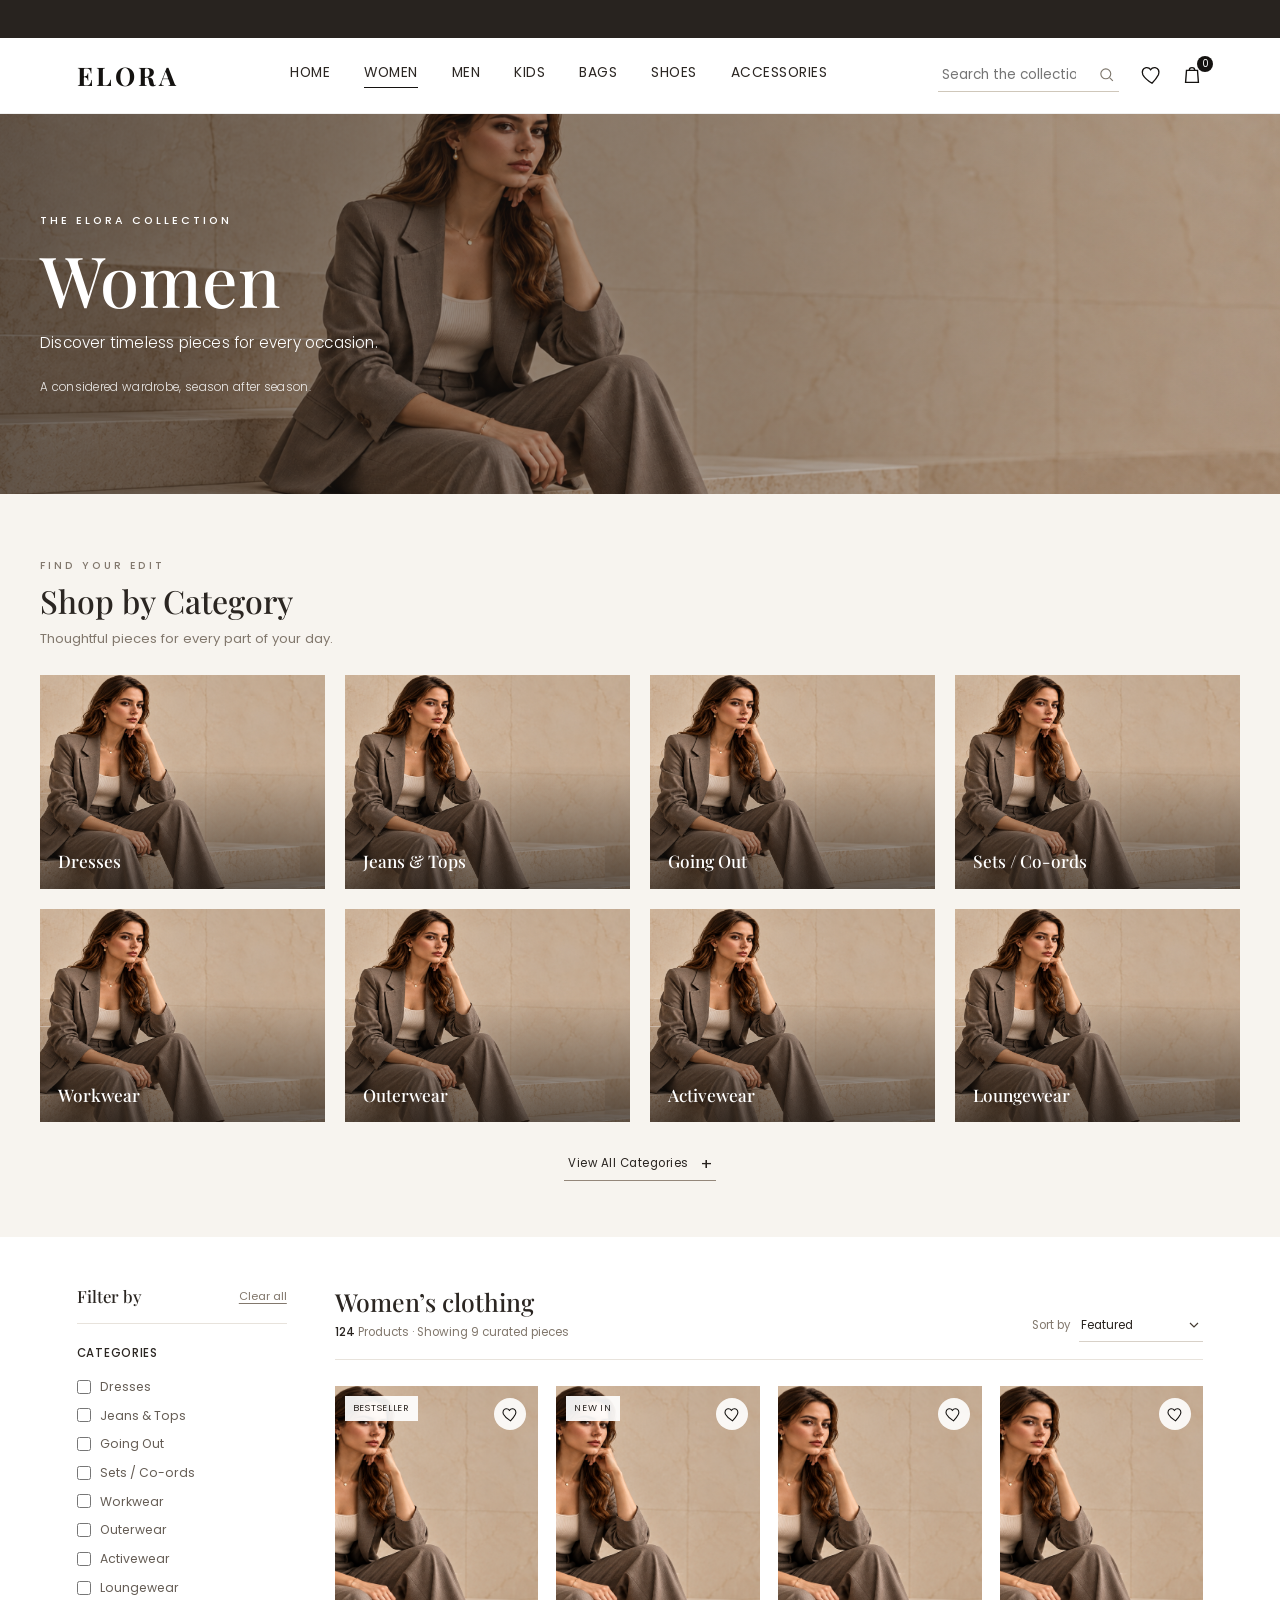
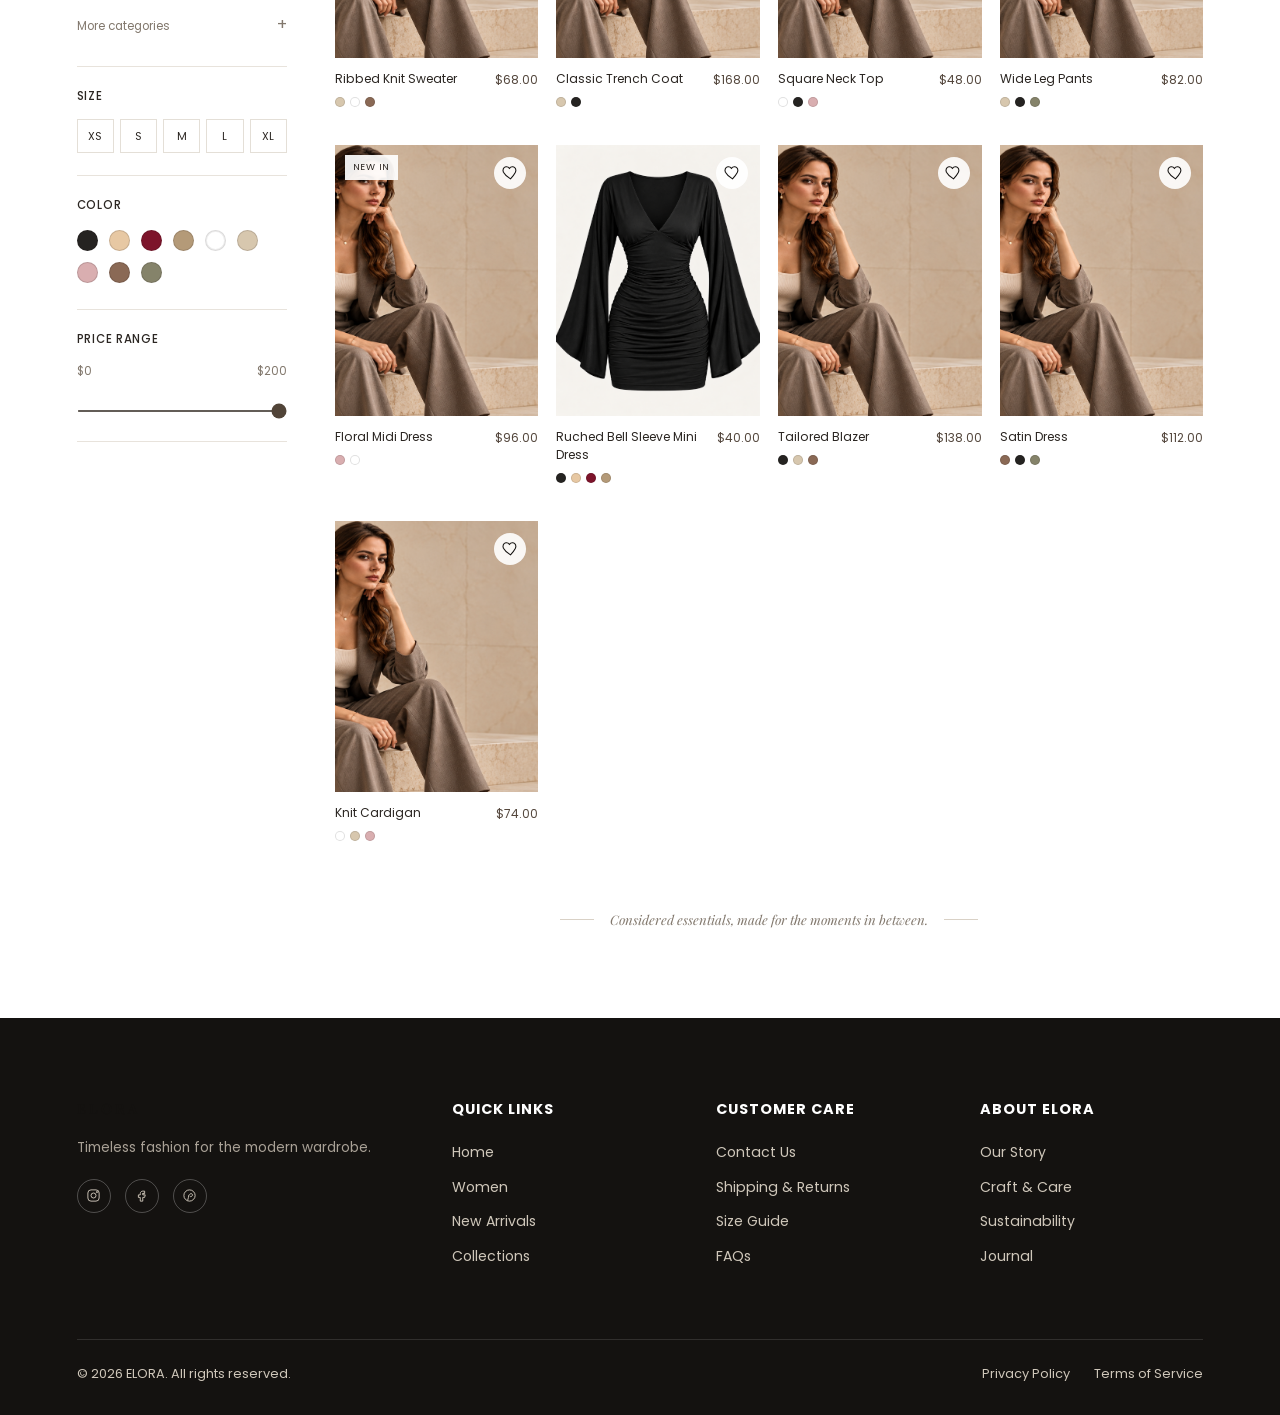
==== commit e296d1d1: "Publish dress images with Women collection" ====
--- a/women.html
+++ b/women.html
@@ -187,11 +187,11 @@
             <div class="dress-detail-gallery">
               <div class="dress-detail-image-pair">
                 <figure>
-                  <img id="dressFrontImage" src="../dress/Ruched%20Black%20Bell-Sleeve%20Mini%20Dress.png" alt="Ruched Bell Sleeve Mini Dress in Black, front view">
+                  <img id="dressFrontImage" src="dress/Ruched%20Black%20Bell-Sleeve%20Mini%20Dress.png" alt="Ruched Bell Sleeve Mini Dress in Black, front view">
                   <figcaption>Front</figcaption>
                 </figure>
                 <figure>
-                  <img id="dressBackImage" src="../dress/Black%20Ruched%20Bell-Sleeve%20Dress%20Back.png" alt="Ruched Bell Sleeve Mini Dress in Black, back view">
+                  <img id="dressBackImage" src="dress/Black%20Ruched%20Bell-Sleeve%20Dress%20Back.png" alt="Ruched Bell Sleeve Mini Dress in Black, back view">
                   <figcaption>Back</figcaption>
                 </figure>
               </div>
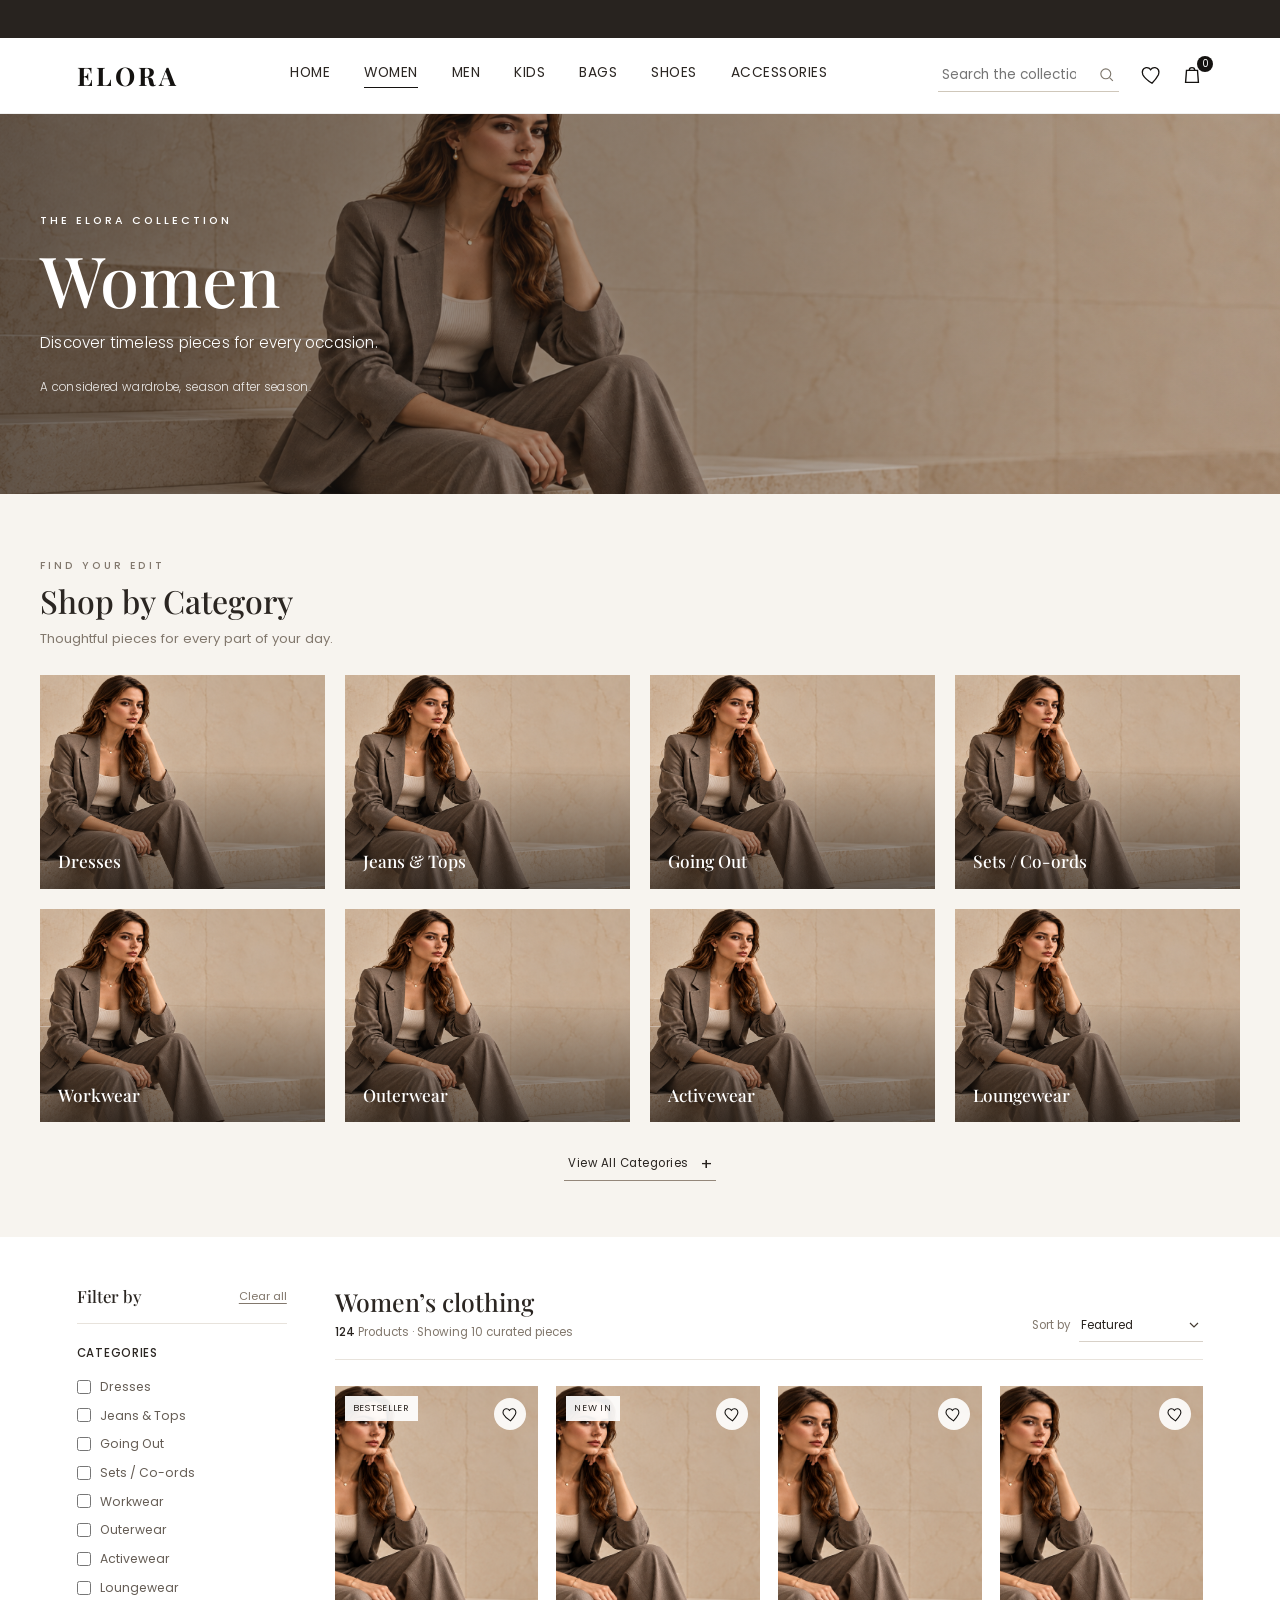
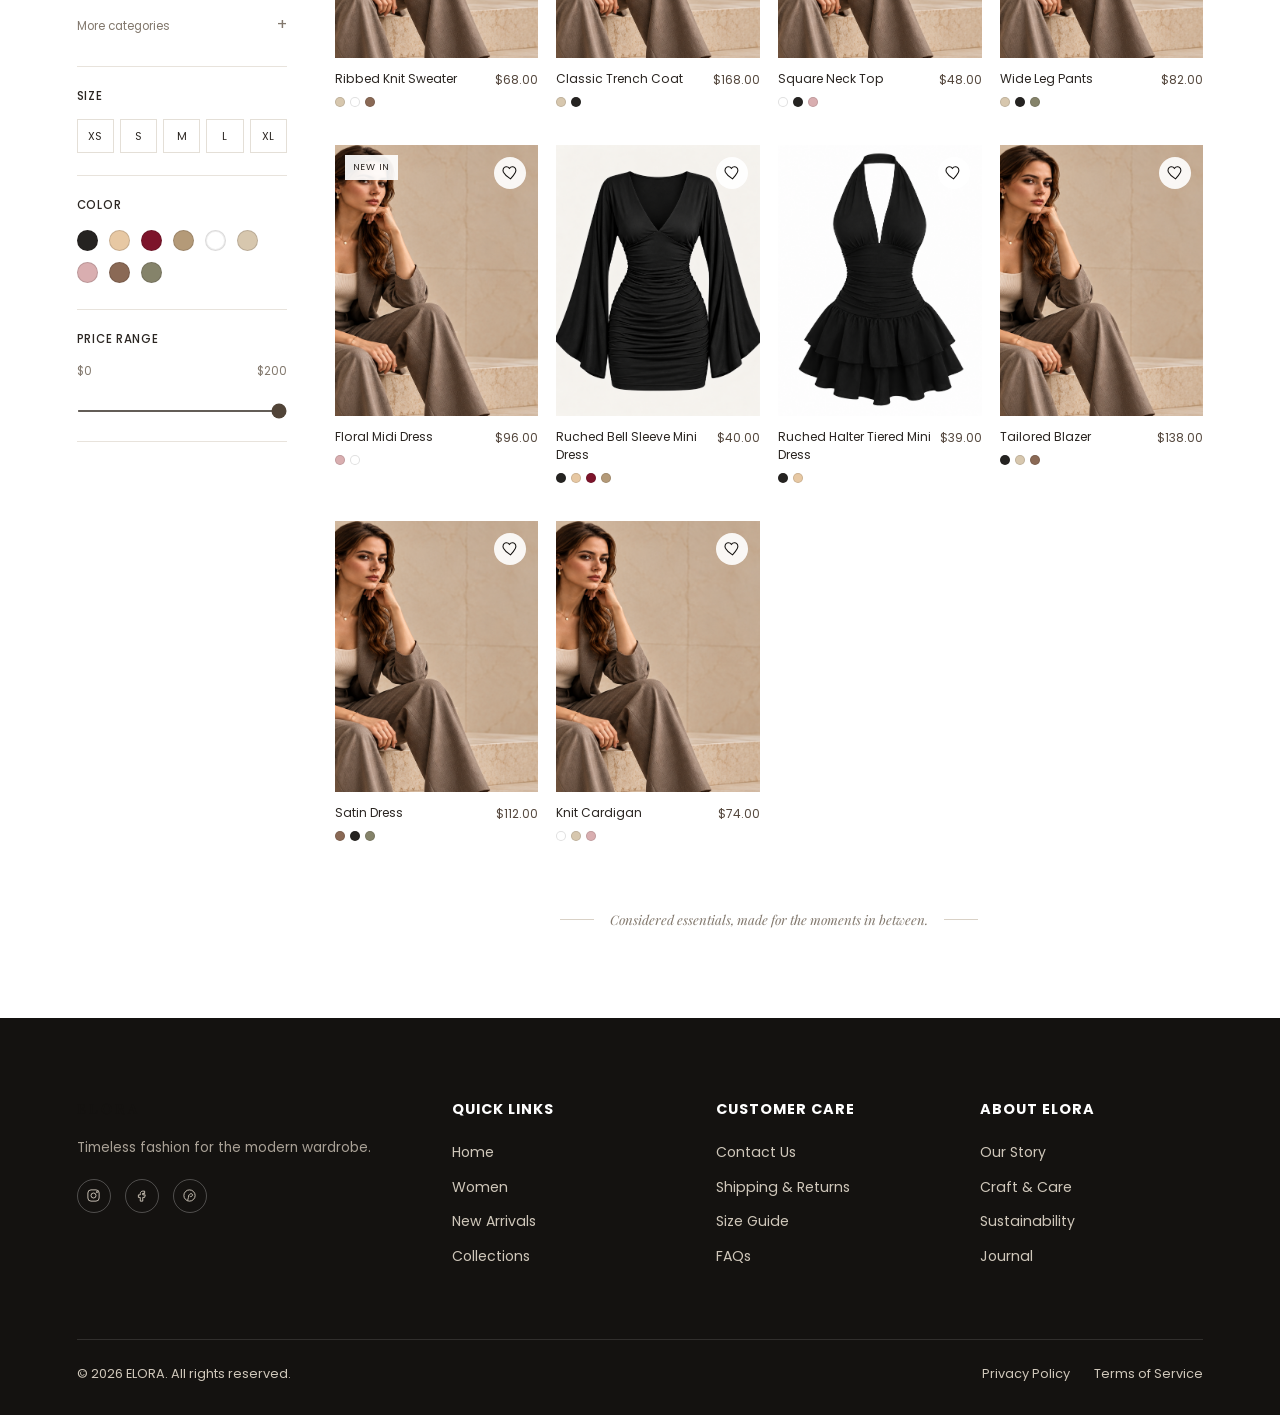
==== commit a34a1d82: "Add halter tiered dress color variants" ====
--- a/women.html
+++ b/women.html
@@ -197,19 +197,14 @@
               </div>
             </div>
             <div class="dress-detail-copy">
-              <p class="eyebrow">WOMEN / DRESSES / GOING OUT</p>
+              <p class="eyebrow" id="dressCategoryLabel">WOMEN / DRESSES / GOING OUT</p>
               <h2 id="dressDetailTitle">Ruched Bell Sleeve Mini Dress</h2>
-              <p class="dress-detail-price">$40.00</p>
-              <p class="dress-detail-description">Elegant mini dress with a deep V-neck, ruched fitted waist, and dramatic bell sleeves. Perfect for dinners, parties, and evening looks.</p>
+              <p class="dress-detail-price" id="dressDetailPrice">$40.00</p>
+              <p class="dress-detail-description" id="dressDetailDescription">Elegant mini dress with a deep V-neck, ruched fitted waist, and dramatic bell sleeves. Perfect for dinners, parties, and evening looks.</p>
 
               <div class="dress-color-picker">
                 <p>Color: <span id="selectedDressColor">Black</span></p>
-                <div class="dress-color-options" aria-label="Choose a color">
-                  <button class="dress-color-swatch" type="button" data-dress-color="black" aria-label="Black" title="Black" aria-pressed="true" style="--dress-swatch:#171615"></button>
-                  <button class="dress-color-swatch" type="button" data-dress-color="apricot" aria-label="Apricot" title="Apricot" aria-pressed="false" style="--dress-swatch:#e7c8a3"></button>
-                  <button class="dress-color-swatch" type="button" data-dress-color="burgundy" aria-label="Burgundy" title="Burgundy" aria-pressed="false" style="--dress-swatch:#7d142b"></button>
-                  <button class="dress-color-swatch" type="button" data-dress-color="khaki" aria-label="Khaki" title="Khaki" aria-pressed="false" style="--dress-swatch:#b49a78"></button>
-                </div>
+                <div class="dress-color-options" id="dressColorOptions" aria-label="Choose a color"></div>
               </div>
 
               <div class="dress-purchase-options">
@@ -226,7 +221,7 @@
                 <input id="dressQuantity" type="number" min="1" max="10" value="1" inputmode="numeric">
               </div>
 
-              <button class="dress-detail-wishlist wishlist-heart" id="dressWishlist" type="button" aria-label="Add Ruched Bell Sleeve Mini Dress to wishlist" aria-pressed="false">
+              <button class="dress-detail-wishlist wishlist-heart" id="dressWishlist" type="button" aria-label="Add product to wishlist" aria-pressed="false">
                 <svg viewBox="0 0 24 24" aria-hidden="true"><path d="M12 21s-7.5-4.6-10-9.3C.5 8 2 4.5 5.5 4c2-.3 3.9.6 5 2.2C11.6 4.6 13.5 3.7 15.5 4 19 4.5 20.5 8 19 11.7 16.5 16.4 12 21 12 21z"/></svg>
                 Add to wishlist
               </button>
@@ -239,8 +234,8 @@
               <div class="dress-information">
                 <details open>
                   <summary>Product details</summary>
-                  <p>Deep V-neck, fitted ruched waist, mini length, and dramatic bell sleeves.</p>
-                  <p>Available sizes: XS, S, M, L, XL.</p>
+                  <p id="dressProductDetailsText">Deep V-neck, fitted ruched waist, mini length, and dramatic bell sleeves.</p>
+                  <p id="dressAvailableSizes">Available sizes: XS, S, M, L, XL.</p>
                 </details>
                 <details>
                   <summary>Delivery &amp; returns</summary>
